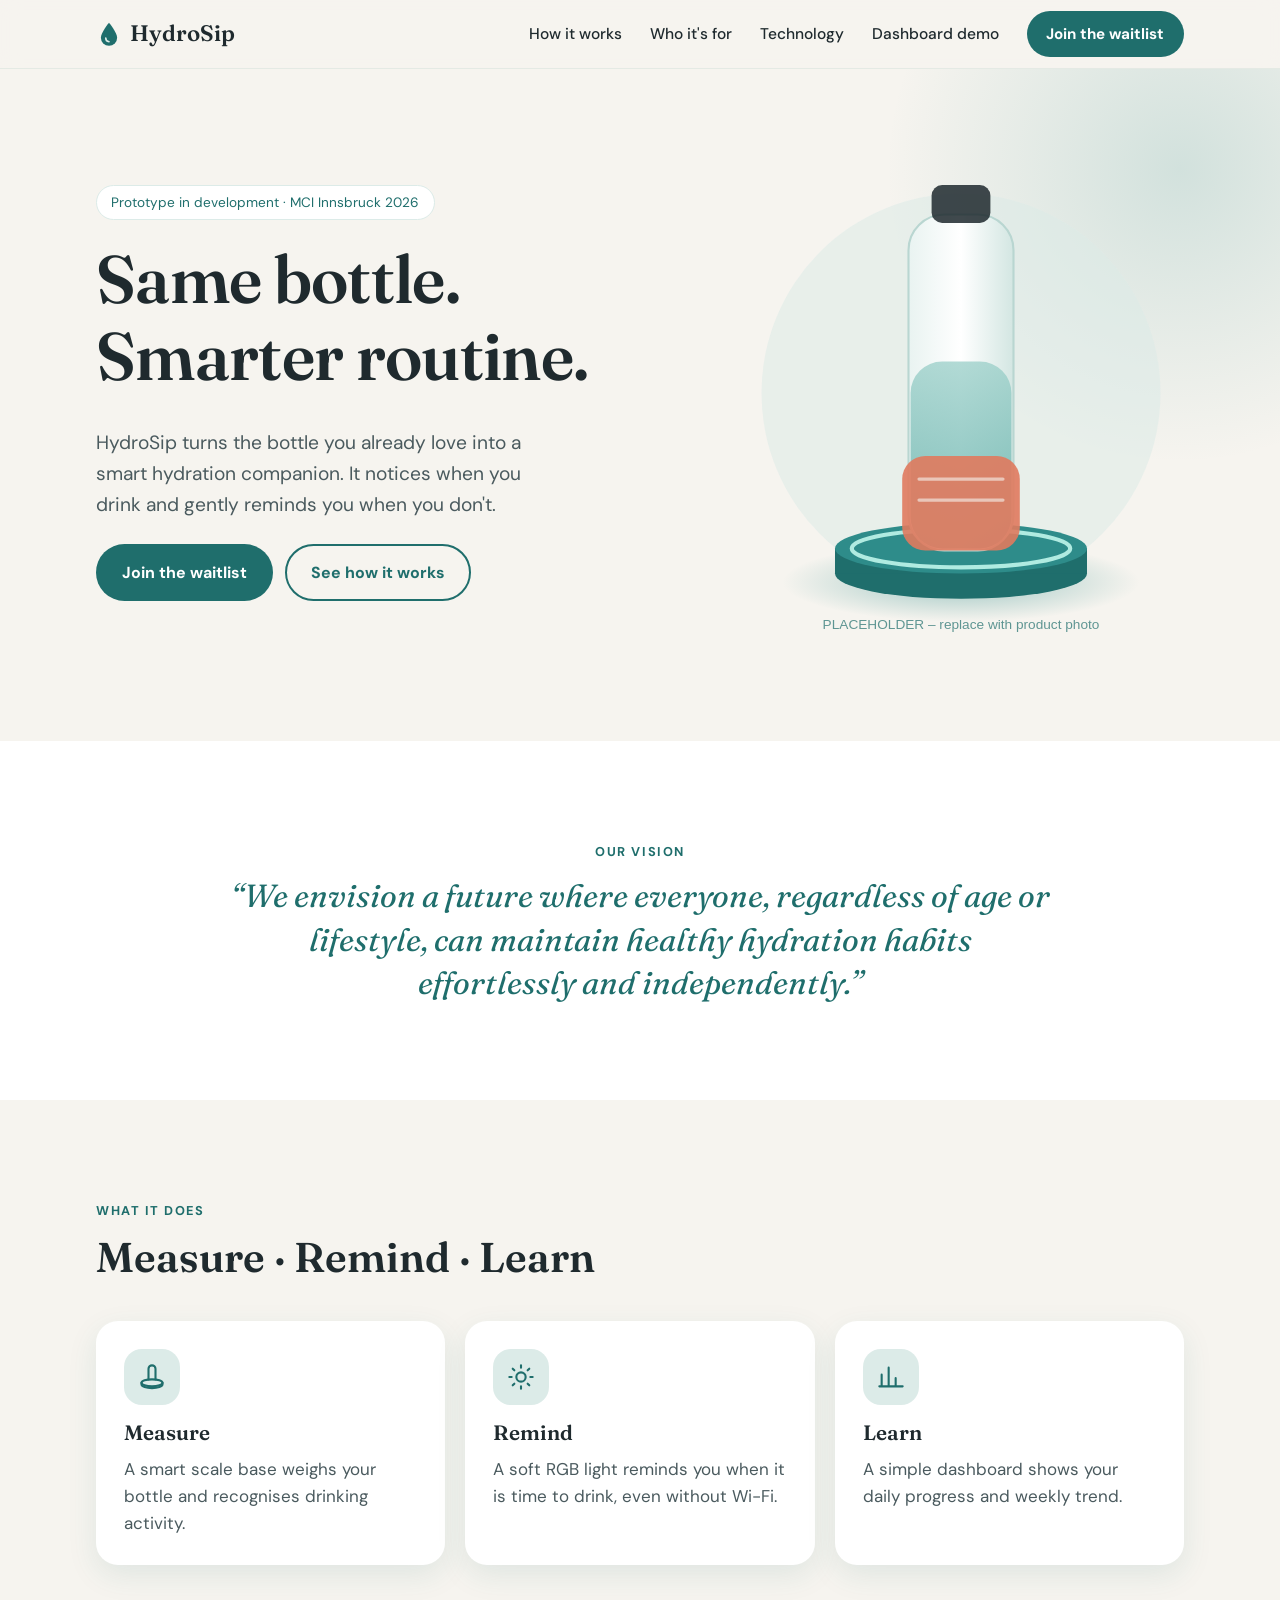
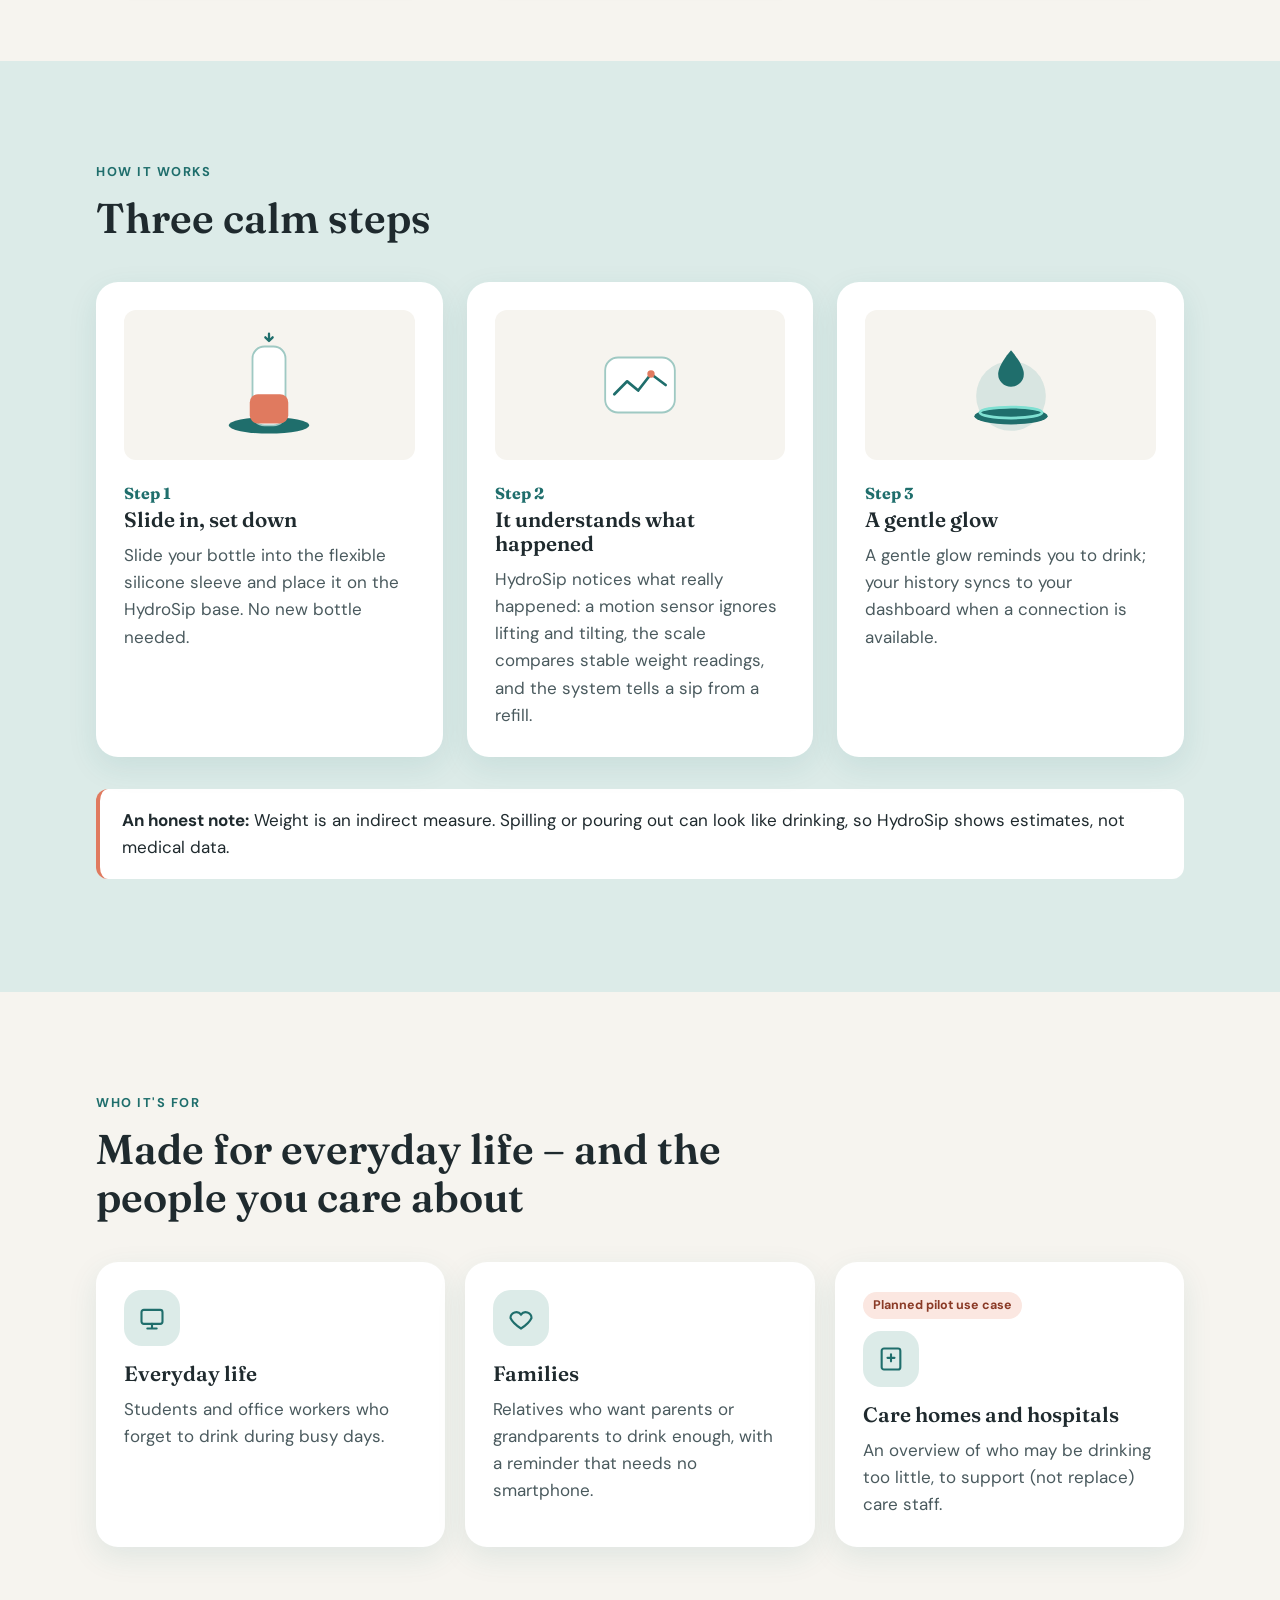
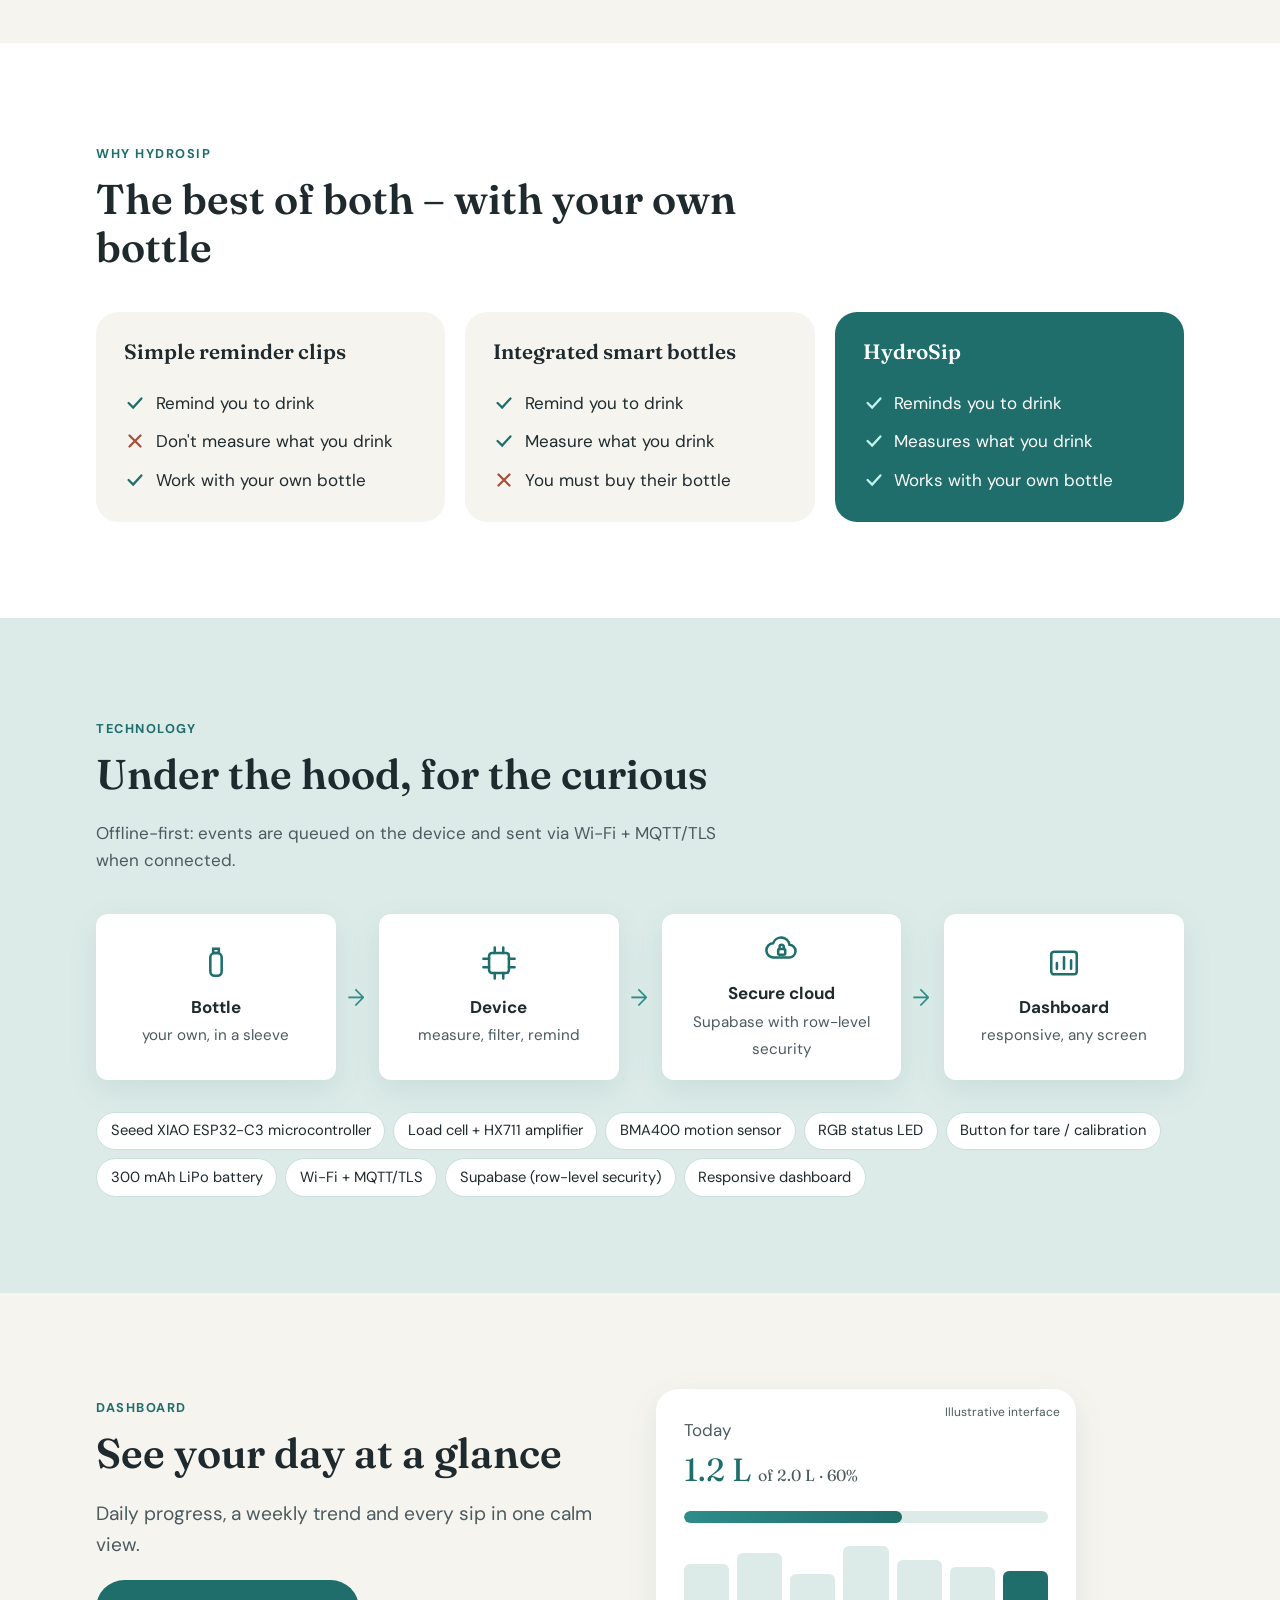
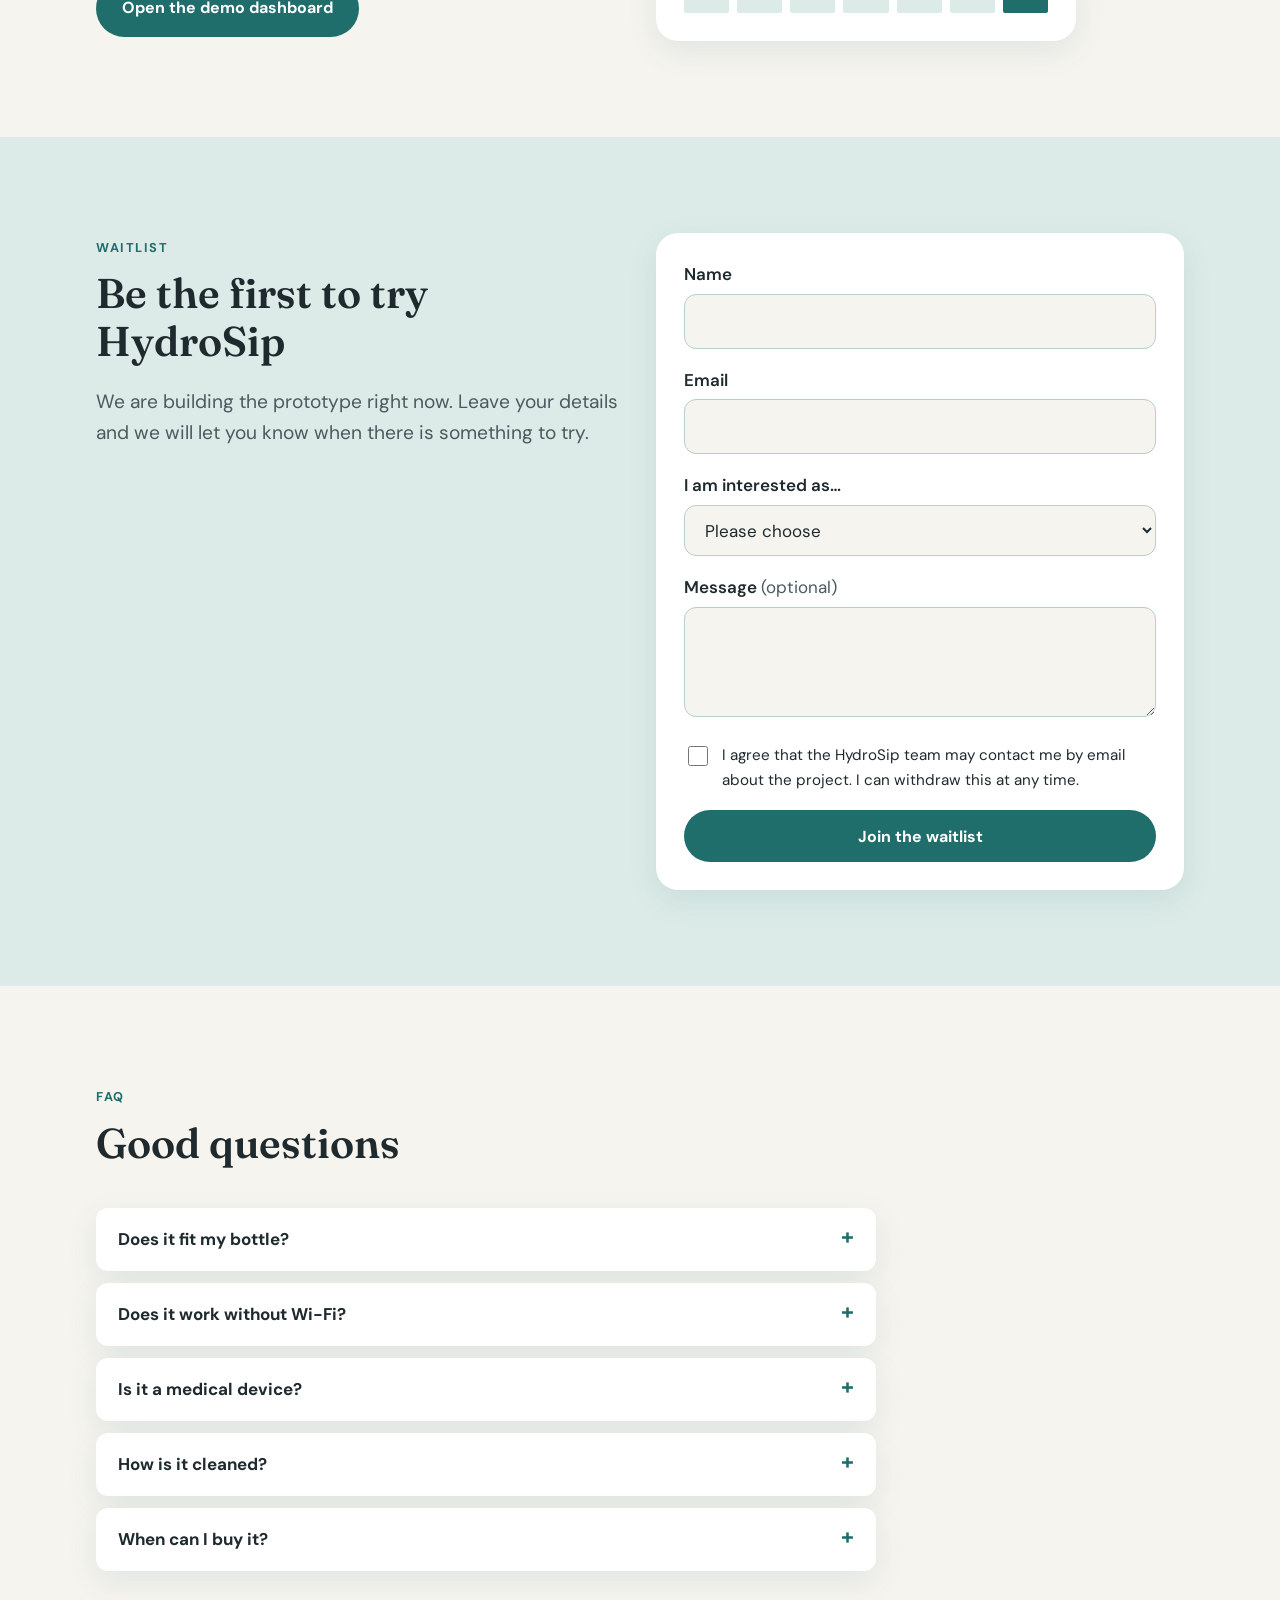
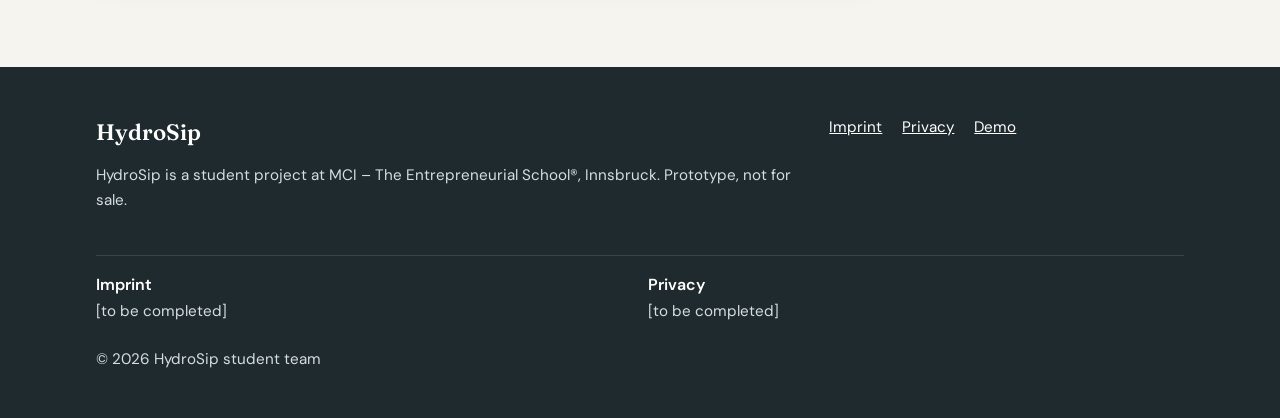
==== index.html @ 6f6f756a "HydroSip website first demo" ====
<!doctype html>
<html lang="en">
<head>
  <meta charset="utf-8">
  <meta name="viewport" content="width=device-width, initial-scale=1">
  <title>HydroSip – Same bottle. Smarter routine.</title>
  <meta name="description" content="HydroSip turns the bottle you already love into a smart hydration companion. A student prototype from MCI Innsbruck.">
  <meta property="og:title" content="HydroSip – Same bottle. Smarter routine.">
  <meta property="og:description" content="A smart base and sleeve that notices when you drink and gently reminds you when you don't.">
  <meta property="og:type" content="website">
  <meta property="og:image" content="assets/img/hero-placeholder.svg">
  <meta name="theme-color" content="#1F6E6C">
  <link rel="icon" href="assets/img/favicon.svg" type="image/svg+xml">
  <link rel="preconnect" href="https://fonts.googleapis.com">
  <link rel="preconnect" href="https://fonts.gstatic.com" crossorigin>
  <link href="https://fonts.googleapis.com/css2?family=DM+Sans:wght@400;500;600;700&family=Fraunces:ital,wght@0,500;0,600;1,500&display=swap" rel="stylesheet">
  <link rel="stylesheet" href="assets/css/style.css">
</head>
<body>
  <a class="skip-link" href="#main">Skip to content</a>

  <!-- 1. Header -->
  <header class="site-header">
    <nav class="container nav" aria-label="Main">
      <a class="logo" href="#top" aria-label="HydroSip home">
        <svg viewBox="0 0 64 64" aria-hidden="true"><path d="M32 4C32 4 12 28 12 41a20 20 0 0 0 40 0C52 28 32 4 32 4z" fill="#1F6E6C"/><path d="M24 42a9 9 0 0 0 8 9" fill="none" stroke="#DCEBE8" stroke-width="4" stroke-linecap="round"/></svg>
        HydroSip
      </a>
      <button class="nav-toggle" aria-expanded="false" aria-controls="nav-links" aria-label="Open menu">
        <svg viewBox="0 0 24 24" fill="none" stroke="currentColor" stroke-width="2" stroke-linecap="round" aria-hidden="true"><path d="M4 7h16M4 12h16M4 17h16"/></svg>
      </button>
      <ul class="nav-links" id="nav-links">
        <li><a href="#how">How it works</a></li>
        <li><a href="#who">Who it's for</a></li>
        <li><a href="#technology">Technology</a></li>
        <li><a href="dashboard.html">Dashboard demo</a></li>
        <li><a class="btn btn--primary btn--small" href="#waitlist">Join the waitlist</a></li>
      </ul>
    </nav>
  </header>

  <main id="main">
    <!-- 2. Hero -->
    <section class="hero" id="top">
      <div class="container hero-grid">
        <div>
          <span class="hero-label">Prototype in development · MCI Innsbruck 2026</span>
          <h1>Same bottle.<br>Smarter routine.</h1>
          <p class="lead">HydroSip turns the bottle you already love into a smart hydration companion. It notices when you drink and gently reminds you when you don't.</p>
          <div class="hero-actions">
            <a class="btn btn--primary" href="#waitlist">Join the waitlist</a>
            <a class="btn btn--ghost" href="#how">See how it works</a>
          </div>
        </div>
        <img class="hero-img" src="assets/img/hero-placeholder.svg" width="400" height="480"
             alt="Illustration of a water bottle in a silicone sleeve standing on the round HydroSip base with a soft glowing ring (placeholder)">
      </div>
    </section>

    <!-- 3. Vision -->
    <section class="section section--white vision" aria-label="Our vision">
      <div class="container">
        <span class="eyebrow">Our vision</span>
        <blockquote>“We envision a future where everyone, regardless of age or lifestyle, can maintain healthy hydration habits effortlessly and independently.”</blockquote>
      </div>
    </section>

    <!-- 4. Measure · Remind · Learn -->
    <section class="section" aria-labelledby="mrl-title">
      <div class="container">
        <div class="section-head">
          <span class="eyebrow">What it does</span>
          <h2 id="mrl-title">Measure · Remind · Learn</h2>
        </div>
        <div class="grid-3">
          <article class="card">
            <div class="icon"><svg viewBox="0 0 24 24" fill="none" stroke="currentColor" stroke-width="1.8" stroke-linecap="round" aria-hidden="true"><ellipse cx="12" cy="17" rx="9" ry="3"/><path d="M3 17v1.5c0 1.7 4 3 9 3s9-1.3 9-3V17"/><path d="M9 14V5a3 3 0 0 1 6 0v9"/></svg></div>
            <h3>Measure</h3>
            <p>A smart scale base weighs your bottle and recognises drinking activity.</p>
          </article>
          <article class="card">
            <div class="icon"><svg viewBox="0 0 24 24" fill="none" stroke="currentColor" stroke-width="1.8" stroke-linecap="round" aria-hidden="true"><circle cx="12" cy="12" r="4"/><path d="M12 2v2M12 20v2M4.9 4.9l1.4 1.4M17.7 17.7l1.4 1.4M2 12h2M20 12h2M4.9 19.1l1.4-1.4M17.7 6.3l1.4-1.4"/></svg></div>
            <h3>Remind</h3>
            <p>A soft RGB light reminds you when it is time to drink, even without Wi-Fi.</p>
          </article>
          <article class="card">
            <div class="icon"><svg viewBox="0 0 24 24" fill="none" stroke="currentColor" stroke-width="1.8" stroke-linecap="round" aria-hidden="true"><path d="M4 20V10M10 20V4M16 20v-7M22 20H2"/></svg></div>
            <h3>Learn</h3>
            <p>A simple dashboard shows your daily progress and weekly trend.</p>
          </article>
        </div>
      </div>
    </section>

    <!-- 5. How it works -->
    <section class="section section--mint" id="how" aria-labelledby="how-title">
      <div class="container">
        <div class="section-head">
          <span class="eyebrow">How it works</span>
          <h2 id="how-title">Three calm steps</h2>
        </div>
        <ol class="steps">
          <li class="step">
            <div class="step-illu" style="background:var(--offwhite)">
              <svg viewBox="0 0 120 120" aria-hidden="true"><ellipse cx="60" cy="104" rx="44" ry="9" fill="#1F6E6C"/><rect x="42" y="18" width="36" height="86" rx="13" fill="#fff" stroke="#9FC9C3" stroke-width="2"/><rect x="39" y="70" width="42" height="32" rx="9" fill="#E07A5F"/><path d="M60 4v8m0 0-4-4m4 4 4-4" stroke="#1F6E6C" stroke-width="2.5" fill="none" stroke-linecap="round"/></svg>
            </div>
            <span class="step-num">Step 1</span>
            <h3>Slide in, set down</h3>
            <p>Slide your bottle into the flexible silicone sleeve and place it on the HydroSip base. No new bottle needed.</p>
          </li>
          <li class="step">
            <div class="step-illu" style="background:var(--offwhite)">
              <svg viewBox="0 0 120 120" aria-hidden="true"><rect x="22" y="30" width="76" height="60" rx="14" fill="#fff" stroke="#9FC9C3" stroke-width="2"/><path d="M32 70l14-14 12 10 14-18 16 12" stroke="#1F6E6C" stroke-width="3" fill="none" stroke-linecap="round" stroke-linejoin="round"/><circle cx="72" cy="48" r="4" fill="#E07A5F"/></svg>
            </div>
            <span class="step-num">Step 2</span>
            <h3>It understands what happened</h3>
            <p>HydroSip notices what really happened: a motion sensor ignores lifting and tilting, the scale compares stable weight readings, and the system tells a sip from a refill.</p>
          </li>
          <li class="step">
            <div class="step-illu" style="background:var(--offwhite)">
              <svg viewBox="0 0 120 120" aria-hidden="true"><circle cx="60" cy="72" r="38" fill="#2E8C8A" opacity=".15"/><ellipse cx="60" cy="94" rx="40" ry="9" fill="#1F6E6C"/><ellipse cx="60" cy="90" rx="34" ry="6" fill="none" stroke="#7FE0D2" stroke-width="3"/><path d="M60 22s-14 16-14 26a14 14 0 0 0 28 0c0-10-14-26-14-26z" fill="#1F6E6C"/></svg>
            </div>
            <span class="step-num">Step 3</span>
            <h3>A gentle glow</h3>
            <p>A gentle glow reminds you to drink; your history syncs to your dashboard when a connection is available.</p>
          </li>
        </ol>
        <p class="note"><strong>An honest note:</strong> Weight is an indirect measure. Spilling or pouring out can look like drinking, so HydroSip shows estimates, not medical data.</p>
      </div>
    </section>

    <!-- 6. Who it's for -->
    <section class="section" id="who" aria-labelledby="who-title">
      <div class="container">
        <div class="section-head">
          <span class="eyebrow">Who it's for</span>
          <h2 id="who-title">Made for everyday life – and the people you care about</h2>
        </div>
        <div class="grid-3">
          <article class="card">
            <div class="icon"><svg viewBox="0 0 24 24" fill="none" stroke="currentColor" stroke-width="1.8" stroke-linecap="round" aria-hidden="true"><rect x="3" y="5" width="18" height="12" rx="2"/><path d="M8 21h8M12 17v4"/></svg></div>
            <h3>Everyday life</h3>
            <p>Students and office workers who forget to drink during busy days.</p>
          </article>
          <article class="card">
            <div class="icon"><svg viewBox="0 0 24 24" fill="none" stroke="currentColor" stroke-width="1.8" stroke-linecap="round" aria-hidden="true"><path d="M12 21s-7-4.5-9-9a5 5 0 0 1 9-3 5 5 0 0 1 9 3c-2 4.5-9 9-9 9z"/></svg></div>
            <h3>Families</h3>
            <p>Relatives who want parents or grandparents to drink enough, with a reminder that needs no smartphone.</p>
          </article>
          <article class="card">
            <span class="tag">Planned pilot use case</span>
            <div class="icon"><svg viewBox="0 0 24 24" fill="none" stroke="currentColor" stroke-width="1.8" stroke-linecap="round" aria-hidden="true"><rect x="4" y="3" width="16" height="18" rx="2"/><path d="M12 8v6M9 11h6"/></svg></div>
            <h3>Care homes and hospitals</h3>
            <p>An overview of who may be drinking too little, to support (not replace) care staff.</p>
          </article>
        </div>
      </div>
    </section>

    <!-- 7. Why HydroSip -->
    <section class="section section--white" aria-labelledby="why-title">
      <div class="container">
        <div class="section-head">
          <span class="eyebrow">Why HydroSip</span>
          <h2 id="why-title">The best of both – with your own bottle</h2>
        </div>
        <div class="compare">
          <article class="card">
            <h3>Simple reminder clips</h3>
            <ul>
              <li><svg class="yes" viewBox="0 0 24 24" fill="none" stroke="currentColor" stroke-width="2.5" stroke-linecap="round" aria-hidden="true"><path d="M5 12l5 5 9-10"/></svg>Remind you to drink</li>
              <li><svg class="no" viewBox="0 0 24 24" fill="none" stroke="currentColor" stroke-width="2.5" stroke-linecap="round" aria-hidden="true"><path d="M6 6l12 12M18 6L6 18"/></svg>Don't measure what you drink</li>
              <li><svg class="yes" viewBox="0 0 24 24" fill="none" stroke="currentColor" stroke-width="2.5" stroke-linecap="round" aria-hidden="true"><path d="M5 12l5 5 9-10"/></svg>Work with your own bottle</li>
            </ul>
          </article>
          <article class="card">
            <h3>Integrated smart bottles</h3>
            <ul>
              <li><svg class="yes" viewBox="0 0 24 24" fill="none" stroke="currentColor" stroke-width="2.5" stroke-linecap="round" aria-hidden="true"><path d="M5 12l5 5 9-10"/></svg>Remind you to drink</li>
              <li><svg class="yes" viewBox="0 0 24 24" fill="none" stroke="currentColor" stroke-width="2.5" stroke-linecap="round" aria-hidden="true"><path d="M5 12l5 5 9-10"/></svg>Measure what you drink</li>
              <li><svg class="no" viewBox="0 0 24 24" fill="none" stroke="currentColor" stroke-width="2.5" stroke-linecap="round" aria-hidden="true"><path d="M6 6l12 12M18 6L6 18"/></svg>You must buy their bottle</li>
            </ul>
          </article>
          <article class="card card--hero">
            <h3>HydroSip</h3>
            <ul>
              <li><svg class="yes" viewBox="0 0 24 24" fill="none" stroke="currentColor" stroke-width="2.5" stroke-linecap="round" aria-hidden="true"><path d="M5 12l5 5 9-10"/></svg>Reminds you to drink</li>
              <li><svg class="yes" viewBox="0 0 24 24" fill="none" stroke="currentColor" stroke-width="2.5" stroke-linecap="round" aria-hidden="true"><path d="M5 12l5 5 9-10"/></svg>Measures what you drink</li>
              <li><svg class="yes" viewBox="0 0 24 24" fill="none" stroke="currentColor" stroke-width="2.5" stroke-linecap="round" aria-hidden="true"><path d="M5 12l5 5 9-10"/></svg>Works with your own bottle</li>
            </ul>
          </article>
        </div>
      </div>
    </section>

    <!-- 8. Technology -->
    <section class="section section--mint" id="technology" aria-labelledby="tech-title">
      <div class="container">
        <div class="section-head">
          <span class="eyebrow">Technology</span>
          <h2 id="tech-title">Under the hood, for the curious</h2>
          <p class="muted">Offline-first: events are queued on the device and sent via Wi-Fi + MQTT/TLS when connected.</p>
        </div>
        <div class="flow" role="list">
          <div class="flow-item" role="listitem">
            <svg viewBox="0 0 24 24" fill="none" stroke="currentColor" stroke-width="1.8" stroke-linecap="round" aria-hidden="true"><rect x="8" y="5" width="8" height="16" rx="3"/><path d="M10 2h4v3h-4z"/></svg>
            <div><strong>Bottle</strong><span>your own, in a sleeve</span></div>
          </div>
          <div class="flow-arrow" aria-hidden="true"><span>↓</span></div>
          <div class="flow-item" role="listitem">
            <svg viewBox="0 0 24 24" fill="none" stroke="currentColor" stroke-width="1.8" stroke-linecap="round" aria-hidden="true"><rect x="5" y="5" width="14" height="14" rx="2"/><path d="M9 1v4M15 1v4M9 19v4M15 19v4M1 9h4M1 15h4M19 9h4M19 15h4"/></svg>
            <div><strong>Device</strong><span>measure, filter, remind</span></div>
          </div>
          <div class="flow-arrow" aria-hidden="true"><span>↓</span></div>
          <div class="flow-item" role="listitem">
            <svg viewBox="0 0 24 24" fill="none" stroke="currentColor" stroke-width="1.8" stroke-linecap="round" aria-hidden="true"><path d="M7 18a5 5 0 0 1-.6-10A6 6 0 0 1 18 9a4.5 4.5 0 0 1-.5 9z"/><rect x="10" y="12" width="5" height="4" rx="1"/><path d="M11 12v-1.5a1.5 1.5 0 0 1 3 0V12"/></svg>
            <div><strong>Secure cloud</strong><span>Supabase with row-level security</span></div>
          </div>
          <div class="flow-arrow" aria-hidden="true"><span>↓</span></div>
          <div class="flow-item" role="listitem">
            <svg viewBox="0 0 24 24" fill="none" stroke="currentColor" stroke-width="1.8" stroke-linecap="round" aria-hidden="true"><rect x="3" y="4" width="18" height="16" rx="2"/><path d="M7 16v-4M12 16V8M17 16v-6"/></svg>
            <div><strong>Dashboard</strong><span>responsive, any screen</span></div>
          </div>
        </div>
        <ul class="tech-list" aria-label="Components">
          <li>Seeed XIAO ESP32-C3 microcontroller</li>
          <li>Load cell + HX711 amplifier</li>
          <li>BMA400 motion sensor</li>
          <li>RGB status LED</li>
          <li>Button for tare / calibration</li>
          <li>300 mAh LiPo battery</li>
          <li>Wi-Fi + MQTT/TLS</li>
          <li>Supabase (row-level security)</li>
          <li>Responsive dashboard</li>
        </ul>
      </div>
    </section>

    <!-- 9. Dashboard teaser -->
    <section class="section" aria-labelledby="teaser-title">
      <div class="container teaser">
        <div>
          <span class="eyebrow">Dashboard</span>
          <h2 id="teaser-title">See your day at a glance</h2>
          <p class="lead">Daily progress, a weekly trend and every sip in one calm view.</p>
          <a class="btn btn--primary" href="dashboard.html">Open the demo dashboard</a>
        </div>
        <div class="mock" aria-label="Illustrative dashboard preview">
          <span class="mock-label">Illustrative interface</span>
          <p class="muted" style="margin:0">Today</p>
          <p class="mock-big" style="margin:0">1.2 L <span style="font-size:1rem;color:var(--muted)">of 2.0 L · 60%</span></p>
          <div class="bar" role="img" aria-label="60 percent of daily goal"><span style="width:60%"></span></div>
          <div class="mini-bars" aria-hidden="true">
            <span style="height:70%"></span><span style="height:85%"></span><span style="height:55%"></span><span style="height:95%"></span><span style="height:75%"></span><span style="height:65%"></span><span class="today" style="height:60%"></span>
          </div>
        </div>
      </div>
    </section>

    <!-- 10. Waitlist -->
    <section class="section section--mint" id="waitlist" aria-labelledby="waitlist-title">
      <div class="container waitlist">
        <div>
          <span class="eyebrow">Waitlist</span>
          <h2 id="waitlist-title">Be the first to try HydroSip</h2>
          <p class="lead">We are building the prototype right now. Leave your details and we will let you know when there is something to try.</p>
        </div>
        <form class="form" name="waitlist" method="POST" data-netlify="true" netlify-honeypot="bot-field" action="/thanks.html">
          <input type="hidden" name="form-name" value="waitlist">
          <p class="hidden"><label>Don't fill this out if you're human: <input name="bot-field"></label></p>
          <div class="field">
            <label for="f-name">Name</label>
            <input id="f-name" name="name" type="text" autocomplete="name" required>
          </div>
          <div class="field">
            <label for="f-email">Email</label>
            <input id="f-email" name="email" type="email" autocomplete="email" required>
          </div>
          <div class="field">
            <label for="f-role">I am interested as…</label>
            <select id="f-role" name="interest" required>
              <option value="" disabled selected>Please choose</option>
              <option>Personal use</option>
              <option>Buying for a family member</option>
              <option>Care home or hospital</option>
              <option>Company</option>
            </select>
          </div>
          <div class="field">
            <label for="f-msg">Message <span class="optional">(optional)</span></label>
            <textarea id="f-msg" name="message"></textarea>
          </div>
          <label class="check">
            <input type="checkbox" name="consent" value="yes" required>
            <span>I agree that the HydroSip team may contact me by email about the project. I can withdraw this at any time.</span>
          </label>
          <button class="btn btn--primary" type="submit">Join the waitlist</button>
        </form>
      </div>
    </section>

    <!-- 11. FAQ -->
    <section class="section" id="faq" aria-labelledby="faq-title">
      <div class="container">
        <div class="section-head">
          <span class="eyebrow">FAQ</span>
          <h2 id="faq-title">Good questions</h2>
        </div>
        <div class="faq">
          <details><summary>Does it fit my bottle?</summary><p>HydroSip is designed for common bottle sizes; two sleeve sizes are currently being tested.</p></details>
          <details><summary>Does it work without Wi-Fi?</summary><p>Yes. Reminders run locally on the device. Your history syncs when a connection is available.</p></details>
          <details><summary>Is it a medical device?</summary><p>No. HydroSip is a hydration reminder and shows estimates.</p></details>
          <details><summary>How is it cleaned?</summary><p>Simply remove the bottle and clean it as usual. The electronics stay dry in the base.</p></details>
          <details><summary>When can I buy it?</summary><p>We are building the prototype. Join the waitlist for updates.</p></details>
        </div>
      </div>
    </section>
  </main>

  <!-- 12. Footer -->
  <footer class="site-footer">
    <div class="container">
      <div class="footer-grid">
        <div>
          <a class="logo" href="#top">HydroSip</a>
          <p style="margin-top:.75rem">HydroSip is a student project at MCI – The Entrepreneurial School®, Innsbruck. Prototype, not for sale.</p>
        </div>
        <ul class="footer-links">
          <li><a href="#imprint">Imprint</a></li>
          <li><a href="#privacy">Privacy</a></li>
          <li><a href="dashboard.html">Demo</a></li>
        </ul>
      </div>
      <div class="legal">
        <div id="imprint"><h3>Imprint</h3><p>[to be completed]</p></div>
        <div id="privacy"><h3>Privacy</h3><p>[to be completed]</p></div>
      </div>
      <p style="margin-top:24px">© <span data-year>2026</span> HydroSip student team</p>
    </div>
  </footer>

  <script src="assets/js/main.js" defer></script>
</body>
</html>
---- assets/css/style.css ----
/* HydroSip – base styles (mobile first) */
:root {
  --teal: #1F6E6C;
  --aqua: #2E8C8A;
  --mint: #DCEBE8;
  --offwhite: #F6F4EF;
  --white: #FFFFFF;
  --text: #1F2A2E;
  --muted: #4A5A5E;
  --coral: #E07A5F;
  --radius: 22px;
  --radius-sm: 12px;
  --shadow: 0 10px 30px rgba(31, 110, 108, .10);
  --max: 1120px;
  --font-head: "Fraunces", Georgia, serif;
  --font-body: "DM Sans", system-ui, -apple-system, "Segoe UI", sans-serif;
}

*, *::before, *::after { box-sizing: border-box; }
html { scroll-behavior: smooth; scroll-padding-top: 80px; }
body {
  margin: 0;
  font-family: var(--font-body);
  font-size: 1.0625rem;
  line-height: 1.6;
  color: var(--text);
  background: var(--offwhite);
  overflow-x: hidden;
}
img, svg { max-width: 100%; height: auto; display: block; }
a { color: var(--teal); }
h1, h2, h3 { font-family: var(--font-head); font-weight: 600; line-height: 1.15; margin: 0 0 .5em; color: var(--text); }
h1 { font-size: clamp(2.4rem, 7vw, 4.2rem); letter-spacing: -.01em; }
h2 { font-size: clamp(1.8rem, 4.5vw, 2.6rem); }
h3 { font-size: 1.3rem; }
p { margin: 0 0 1em; }

:focus-visible { outline: 3px solid var(--coral); outline-offset: 3px; border-radius: 6px; }

.skip-link {
  position: absolute; left: -999px; top: 8px;
  background: var(--teal); color: #fff; padding: .5rem 1rem; border-radius: 8px; z-index: 100;
}
.skip-link:focus { left: 8px; }

.container { width: 100%; max-width: var(--max); margin: 0 auto; padding: 0 16px; }
.section { padding: 72px 0; }
.section--mint { background: var(--mint); }
.section--white { background: var(--white); }
.section-head { max-width: 640px; margin-bottom: 40px; }
.eyebrow {
  display: inline-block; font-size: .8rem; font-weight: 700; letter-spacing: .12em;
  text-transform: uppercase; color: var(--teal); margin-bottom: .75rem;
}
.lead { font-size: 1.2rem; color: var(--muted); }

/* Buttons */
.btn {
  display: inline-flex; align-items: center; justify-content: center; gap: .5rem;
  padding: .85rem 1.5rem; border-radius: 999px; font-weight: 700; font-size: 1rem;
  text-decoration: none; border: 2px solid transparent; cursor: pointer;
  font-family: inherit; transition: transform .15s ease, background .15s ease;
}
.btn:hover { transform: translateY(-1px); }
.btn--primary { background: var(--teal); color: #fff; }
.btn--primary:hover { background: #185856; }
.btn--ghost { background: transparent; color: var(--teal); border-color: var(--teal); }
.btn--ghost:hover { background: rgba(31, 110, 108, .08); }
.btn--small { padding: .55rem 1.1rem; font-size: .95rem; }

/* Header */
.site-header {
  position: sticky; top: 0; z-index: 50;
  background: rgba(246, 244, 239, .92); backdrop-filter: blur(10px);
  border-bottom: 1px solid rgba(31, 110, 108, .08);
}
.nav { display: flex; align-items: center; justify-content: space-between; height: 68px; }
.logo { display: inline-flex; align-items: center; gap: .5rem; text-decoration: none; color: var(--text); font-family: var(--font-head); font-size: 1.4rem; font-weight: 600; }
.logo svg { width: 26px; height: 26px; }
.nav-toggle {
  background: none; border: 0; padding: 8px; cursor: pointer; color: var(--text);
}
.nav-toggle svg { width: 28px; height: 28px; }
.nav-links {
  display: none; position: absolute; top: 68px; left: 0; right: 0;
  flex-direction: column; gap: 4px; padding: 12px 16px 20px;
  background: var(--offwhite); border-bottom: 1px solid rgba(31, 110, 108, .1);
  list-style: none; margin: 0;
}
.nav-links.is-open { display: flex; }
.nav-links a:not(.btn) { display: block; padding: .6rem 0; text-decoration: none; color: var(--text); font-weight: 500; }
.nav-links a:not(.btn):hover { color: var(--teal); }

/* Hero */
.hero { padding: 48px 0 72px; position: relative; overflow: hidden; }
.hero::before {
  content: ""; position: absolute; width: 640px; height: 640px; border-radius: 50%;
  background: radial-gradient(circle, rgba(46, 140, 138, .18), transparent 65%);
  top: -220px; right: -220px; pointer-events: none;
}
.hero-grid { display: grid; grid-template-columns: minmax(0, 1fr); gap: 40px; align-items: center; position: relative; }
.hero-grid > * { min-width: 0; }
.hero-label {
  display: inline-block; font-size: .85rem; color: var(--teal); background: var(--white);
  padding: .35rem .9rem; border-radius: 999px; margin-bottom: 1.25rem; border: 1px solid var(--mint);
}
.hero p.lead { max-width: 34ch; }
.hero-actions { display: flex; flex-wrap: wrap; gap: 12px; margin-top: 1.5rem; }
.hero-img { width: 100%; max-width: 420px; margin: 0 auto; }

/* Vision */
.vision { text-align: center; }
.vision blockquote {
  margin: 0 auto; max-width: 820px; font-family: var(--font-head); font-style: italic;
  font-size: clamp(1.4rem, 3.5vw, 2rem); line-height: 1.35; color: var(--teal);
}

/* Cards */
.grid-3 { display: grid; gap: 20px; }
.card {
  background: var(--white); border-radius: var(--radius); padding: 28px;
  box-shadow: var(--shadow);
}
.section--white .card { background: var(--offwhite); box-shadow: none; }
.card .icon {
  width: 56px; height: 56px; border-radius: 18px; background: var(--mint);
  display: grid; place-items: center; margin-bottom: 1rem; color: var(--teal);
}
.card .icon svg { width: 28px; height: 28px; }
.card p { color: var(--muted); margin: 0; }
.tag {
  display: inline-block; font-size: .78rem; font-weight: 700; color: #8A3A26;
  background: #FBE7E1; padding: .2rem .65rem; border-radius: 999px; margin-bottom: .75rem;
}

/* Steps */
.steps { display: grid; gap: 24px; counter-reset: step; list-style: none; padding: 0; margin: 0; }
.step { background: var(--white); border-radius: var(--radius); padding: 28px; box-shadow: var(--shadow); }
.step-illu { background: var(--mint); border-radius: var(--radius-sm); height: 150px; display: grid; place-items: center; margin-bottom: 1.25rem; }
.step-illu svg { height: 110px; width: auto; }
.step-num { font-family: var(--font-head); font-size: 1rem; color: var(--teal); font-weight: 700; }
.step p { color: var(--muted); margin: 0; }
.note {
  margin-top: 32px; padding: 18px 22px; border-left: 4px solid var(--coral);
  background: var(--white); border-radius: var(--radius-sm); color: var(--text);
}

/* Comparison */
.compare { display: grid; gap: 20px; }
.compare .card { display: flex; flex-direction: column; }
.compare .card--hero { background: var(--teal); color: #fff; }
.compare .card--hero h3, .compare .card--hero li { color: #fff; }
.compare ul { list-style: none; padding: 0; margin: 1rem 0 0; display: grid; gap: .7rem; }
.compare li { display: flex; gap: .6rem; align-items: flex-start; color: var(--text); }
.compare li svg { flex: none; width: 22px; height: 22px; margin-top: 2px; }
.yes { color: var(--teal); }
.no { color: #A6503A; }
.card--hero .yes { color: #BFF5EC; }

/* Tech flow */
.flow { display: grid; gap: 12px; margin-bottom: 32px; }
.flow-item {
  background: var(--white); border-radius: var(--radius-sm); padding: 18px 20px;
  display: flex; gap: 14px; align-items: center; box-shadow: var(--shadow);
}
.flow-item svg { width: 34px; height: 34px; flex: none; color: var(--teal); }
.flow-item strong { display: block; }
.flow-item span { color: var(--muted); font-size: .95rem; }
.flow-arrow { text-align: center; color: var(--aqua); font-size: 1.4rem; line-height: 1; }
.tech-list { display: flex; flex-wrap: wrap; gap: 8px; list-style: none; padding: 0; margin: 0; }
.tech-list li { background: var(--white); border: 1px solid #C9DFDB; padding: .4rem .85rem; border-radius: 999px; font-size: .92rem; }

/* Dashboard teaser */
.teaser { display: grid; gap: 32px; align-items: center; }
.mock {
  background: var(--white); border-radius: var(--radius); padding: 28px; box-shadow: var(--shadow);
  max-width: 420px; position: relative;
}
.mock-label { position: absolute; top: 14px; right: 16px; font-size: .75rem; color: var(--muted); }
.mock-row { display: flex; align-items: center; gap: 20px; }
.mock-big { font-family: var(--font-head); font-size: 2rem; color: var(--teal); }
.bar { height: 12px; border-radius: 999px; background: var(--mint); overflow: hidden; margin-top: 16px; }
.bar > span { display: block; height: 100%; background: linear-gradient(90deg, var(--aqua), var(--teal)); border-radius: inherit; }
.mini-bars { display: flex; align-items: flex-end; gap: 8px; height: 70px; margin-top: 20px; }
.mini-bars span { flex: 1; background: var(--mint); border-radius: 6px 6px 2px 2px; }
.mini-bars span.today { background: var(--teal); }

/* Form */
.waitlist { display: grid; gap: 32px; }
.form { background: var(--white); border-radius: var(--radius); padding: 28px; box-shadow: var(--shadow); display: grid; gap: 18px; }
.field label { display: block; font-weight: 600; margin-bottom: .35rem; }
.field input, .field select, .field textarea {
  width: 100%; font: inherit; color: var(--text); padding: .8rem 1rem;
  border: 1.5px solid #B8CFCB; border-radius: var(--radius-sm); background: var(--offwhite);
}
.field textarea { min-height: 110px; resize: vertical; }
.field input:focus-visible, .field select:focus-visible, .field textarea:focus-visible { border-color: var(--teal); }
.check { display: flex; gap: .7rem; align-items: flex-start; font-size: .95rem; }
.check input { width: 20px; height: 20px; margin-top: 3px; accent-color: var(--teal); flex: none; }
.hidden { position: absolute; left: -9999px; }
.optional { font-weight: 400; color: var(--muted); }

/* FAQ */
.faq { max-width: 780px; display: grid; gap: 12px; }
.faq details { background: var(--white); border-radius: var(--radius-sm); padding: 0 22px; box-shadow: var(--shadow); }
.faq summary {
  cursor: pointer; list-style: none; padding: 18px 0; font-weight: 700;
  display: flex; justify-content: space-between; gap: 1rem;
}
.faq summary::-webkit-details-marker { display: none; }
.faq summary::after { content: "+"; font-size: 1.4rem; line-height: 1; color: var(--teal); }
.faq details[open] summary::after { content: "–"; }
.faq details p { color: var(--muted); padding-bottom: 18px; margin: 0; }

/* Footer */
.site-footer { background: var(--text); color: #D6DEDF; padding: 48px 0 32px; font-size: .95rem; }
.site-footer a { color: #fff; }
.footer-grid { display: grid; gap: 24px; }
.site-footer .logo { color: #fff; }
.footer-links { display: flex; gap: 20px; list-style: none; padding: 0; margin: 0; }
.legal { margin-top: 28px; padding-top: 20px; border-top: 1px solid rgba(255,255,255,.12); display: grid; gap: 16px; }
.legal h3 { color: #fff; font-family: var(--font-body); font-size: 1rem; margin: 0 0 .25rem; }
.legal p { margin: 0; }

/* Simple pages */
.simple { min-height: 70vh; display: grid; place-items: center; text-align: center; padding: 64px 16px; }
.simple .drop { width: 72px; margin: 0 auto 24px; }

/* Dashboard page */
.demo-banner {
  background: #FBE7E1; color: #6E2C1C; text-align: center; padding: .7rem 16px; font-weight: 600; font-size: .95rem;
}
.dash { padding: 40px 0 72px; }
.dash-grid { display: grid; gap: 20px; }
.dash .card h2 { font-size: 1.3rem; }
.ring-wrap { display: flex; align-items: center; gap: 24px; flex-wrap: wrap; }
.ring { width: 150px; height: 150px; flex: none; }
.ring circle { fill: none; stroke-width: 14; }
.ring .track { stroke: var(--mint); }
.ring .value { stroke: var(--teal); stroke-linecap: round; transform: rotate(-90deg); transform-origin: 50% 50%; transition: stroke-dashoffset .5s ease; }
.ring text { font-family: var(--font-head); font-size: 26px; fill: var(--text); }
.stat-big { font-family: var(--font-head); font-size: 2rem; color: var(--teal); margin: 0; }
.muted { color: var(--muted); }
.events { list-style: none; padding: 0; margin: 0; display: grid; gap: 8px; }
.events li {
  display: flex; align-items: center; justify-content: space-between; gap: 12px;
  background: var(--offwhite); border-radius: var(--radius-sm); padding: .7rem 1rem;
}
.events .time { font-weight: 700; min-width: 3.5rem; }
.events .amount { flex: 1; color: var(--muted); }
.btn-remove {
  background: none; border: 1.5px solid #C9DFDB; color: #8A3A26; border-radius: 999px;
  padding: .3rem .8rem; font: inherit; font-size: .88rem; cursor: pointer;
}
.btn-remove:hover { background: #FBE7E1; border-color: #E9B7A9; }
.chart-box { position: relative; height: 260px; }
.settings { display: grid; gap: 16px; }
.saved-msg { color: var(--teal); font-weight: 600; min-height: 1.5em; margin: 0; }

/* Breakpoints */
@media (min-width: 768px) {
  .section { padding: 96px 0; }
  .grid-3, .steps, .compare { grid-template-columns: repeat(3, 1fr); }
  .hero { padding: 72px 0 96px; }
  .hero-grid { grid-template-columns: 1.15fr .85fr; }
  .flow { grid-template-columns: 1fr auto 1fr auto 1fr auto 1fr; align-items: stretch; }
  .flow-item { flex-direction: column; text-align: center; justify-content: center; }
  .flow-arrow { align-self: center; }
  .flow-arrow span { display: inline-block; transform: rotate(-90deg); }
  .teaser, .waitlist { grid-template-columns: 1fr 1fr; }
  .footer-grid { grid-template-columns: 2fr 1fr; }
  .legal { grid-template-columns: 1fr 1fr; }
  .dash-grid { grid-template-columns: repeat(2, 1fr); }
  .dash-grid .wide { grid-column: 1 / -1; }
}
@media (min-width: 1024px) {
  .nav-toggle { display: none; }
  .nav-links {
    display: flex; position: static; flex-direction: row; align-items: center; gap: 28px;
    padding: 0; background: none; border: 0;
  }
  .nav-links a:not(.btn) { padding: 0; font-size: .97rem; }
}

@media (prefers-reduced-motion: reduce) {
  html { scroll-behavior: auto; }
  *, *::before, *::after { transition: none !important; animation: none !important; }
}
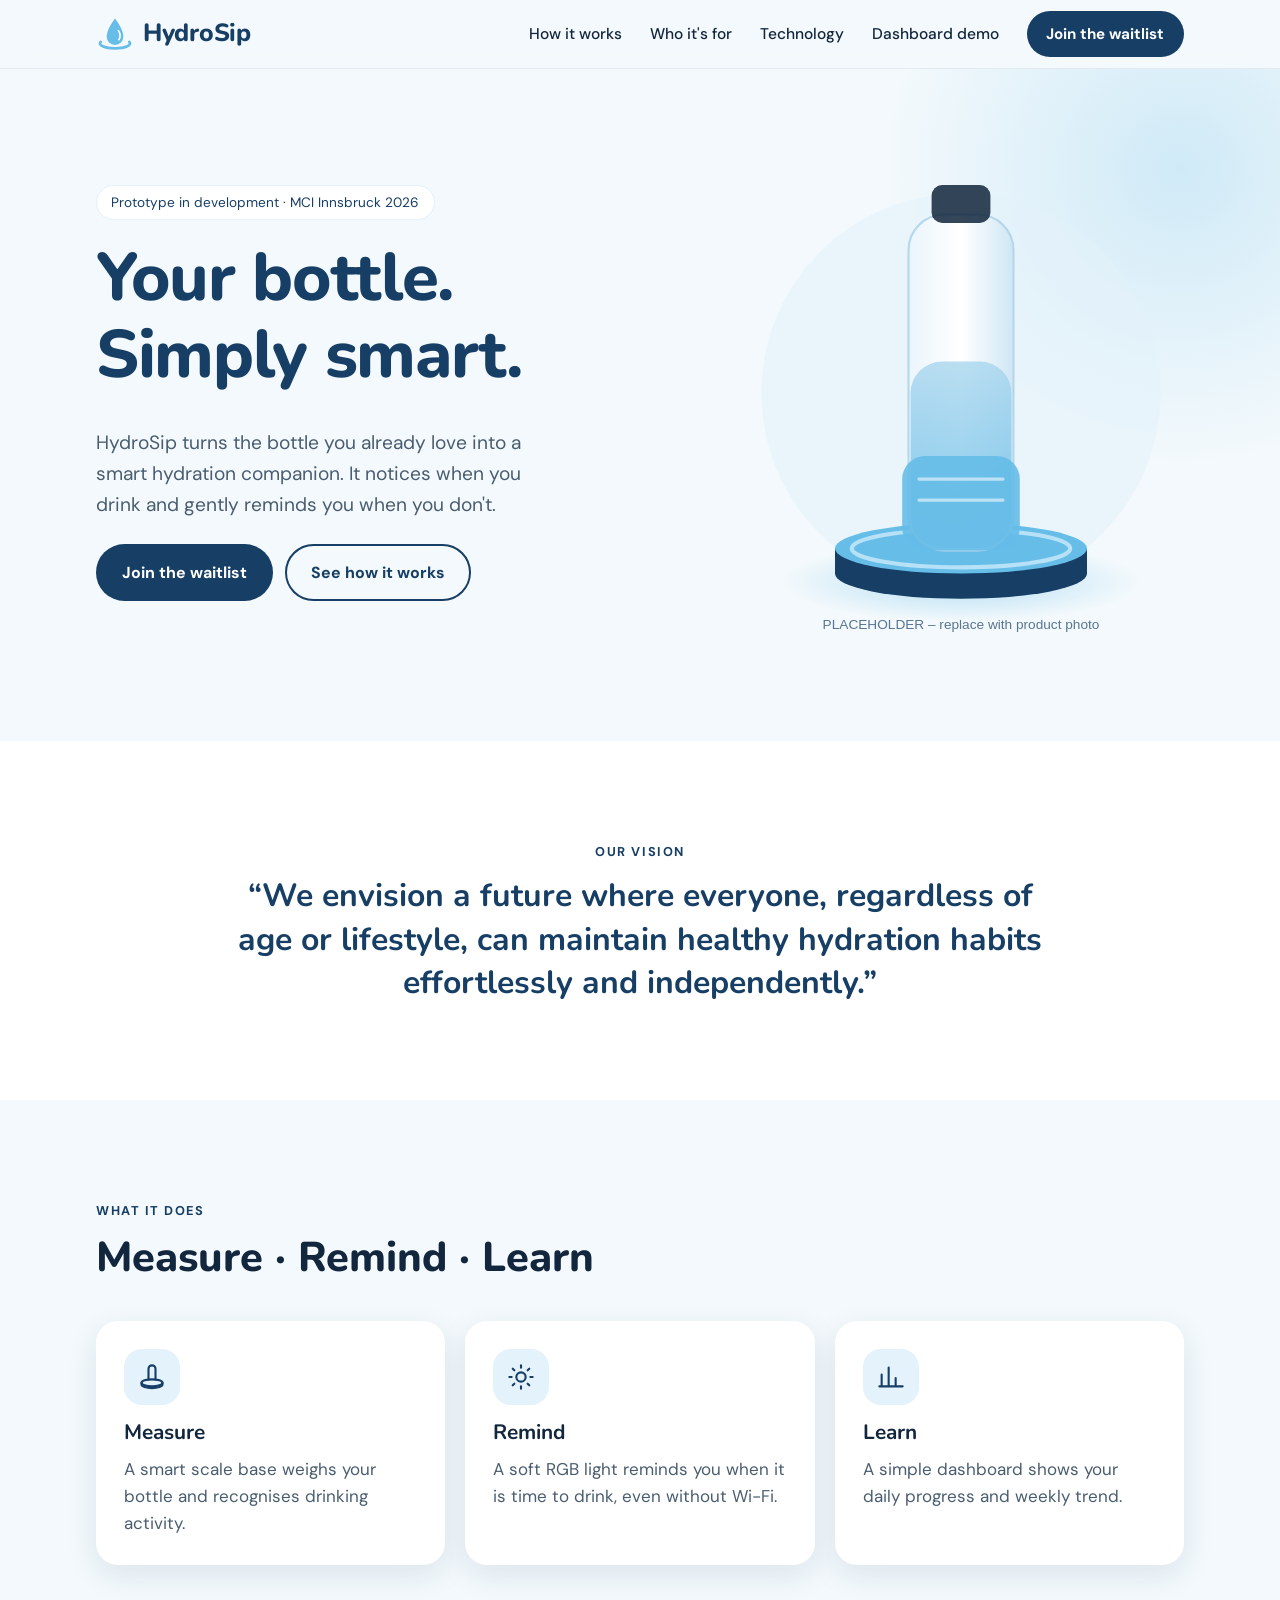
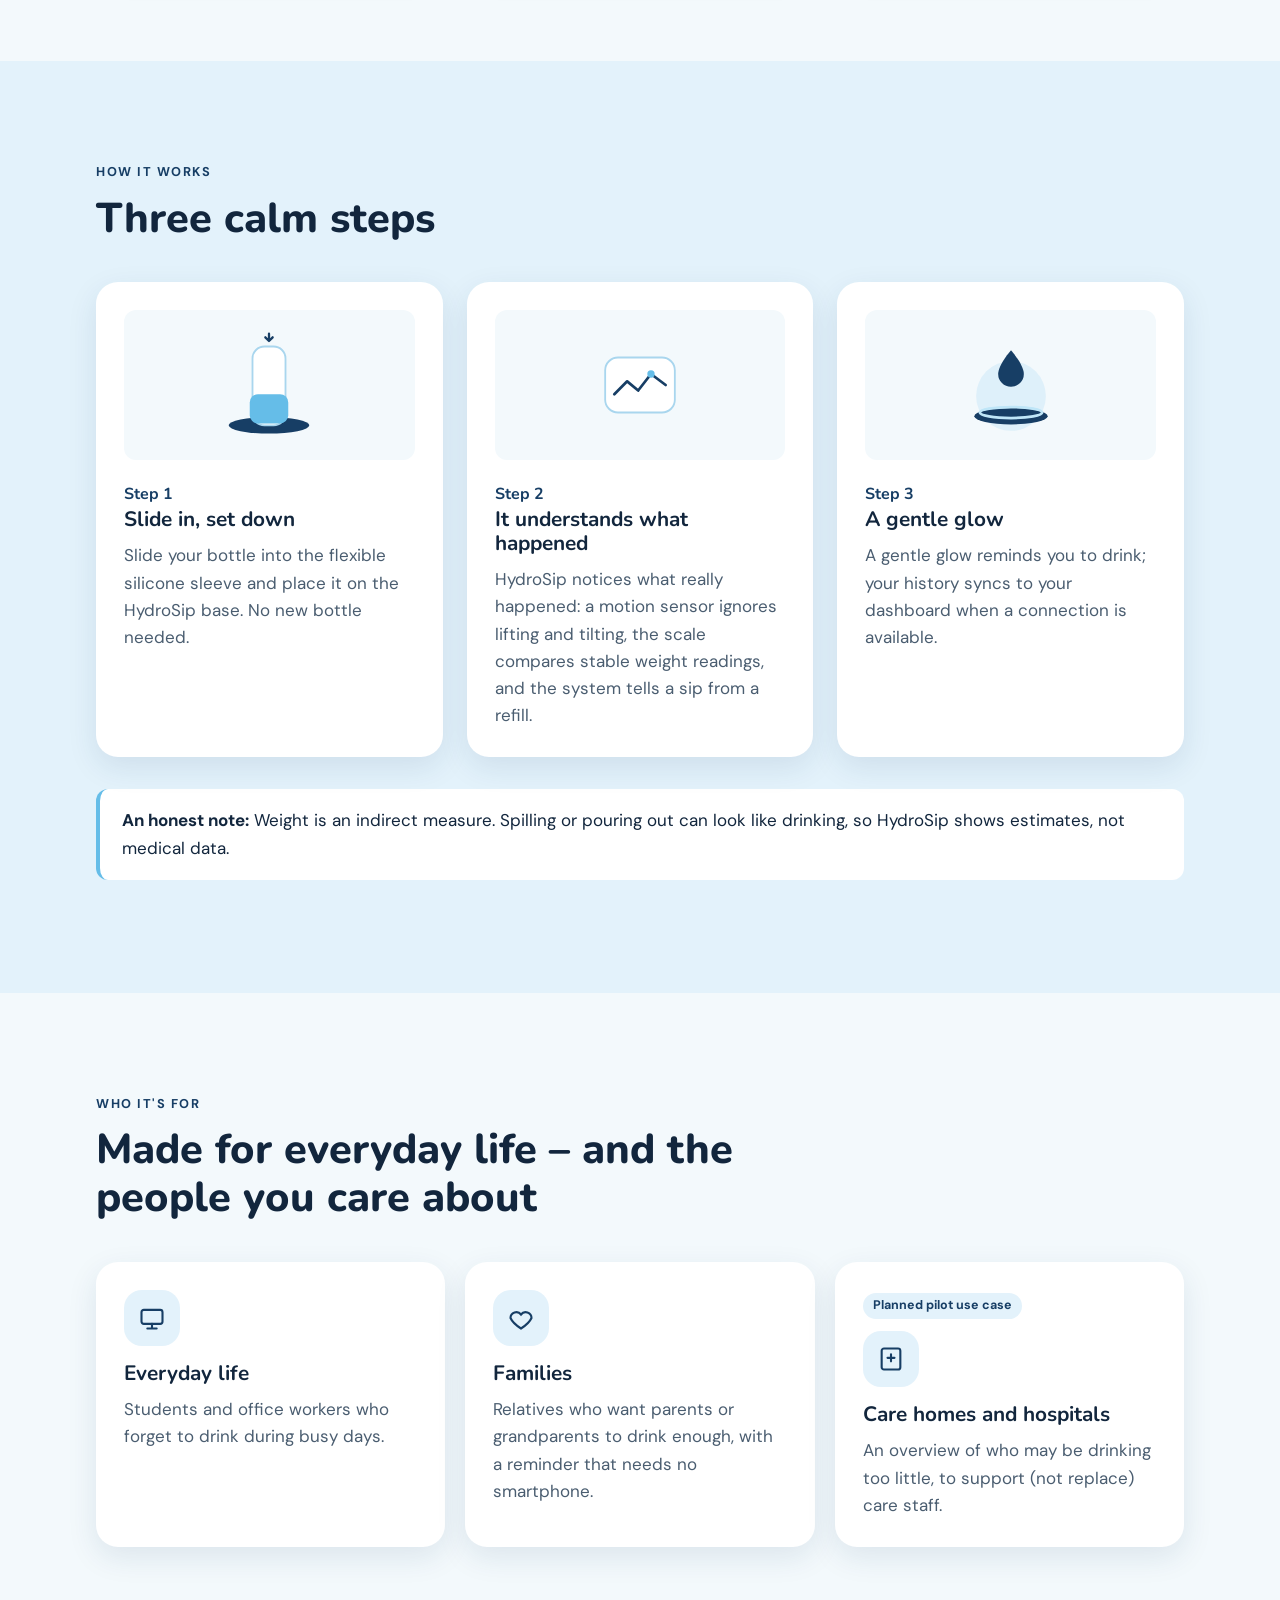
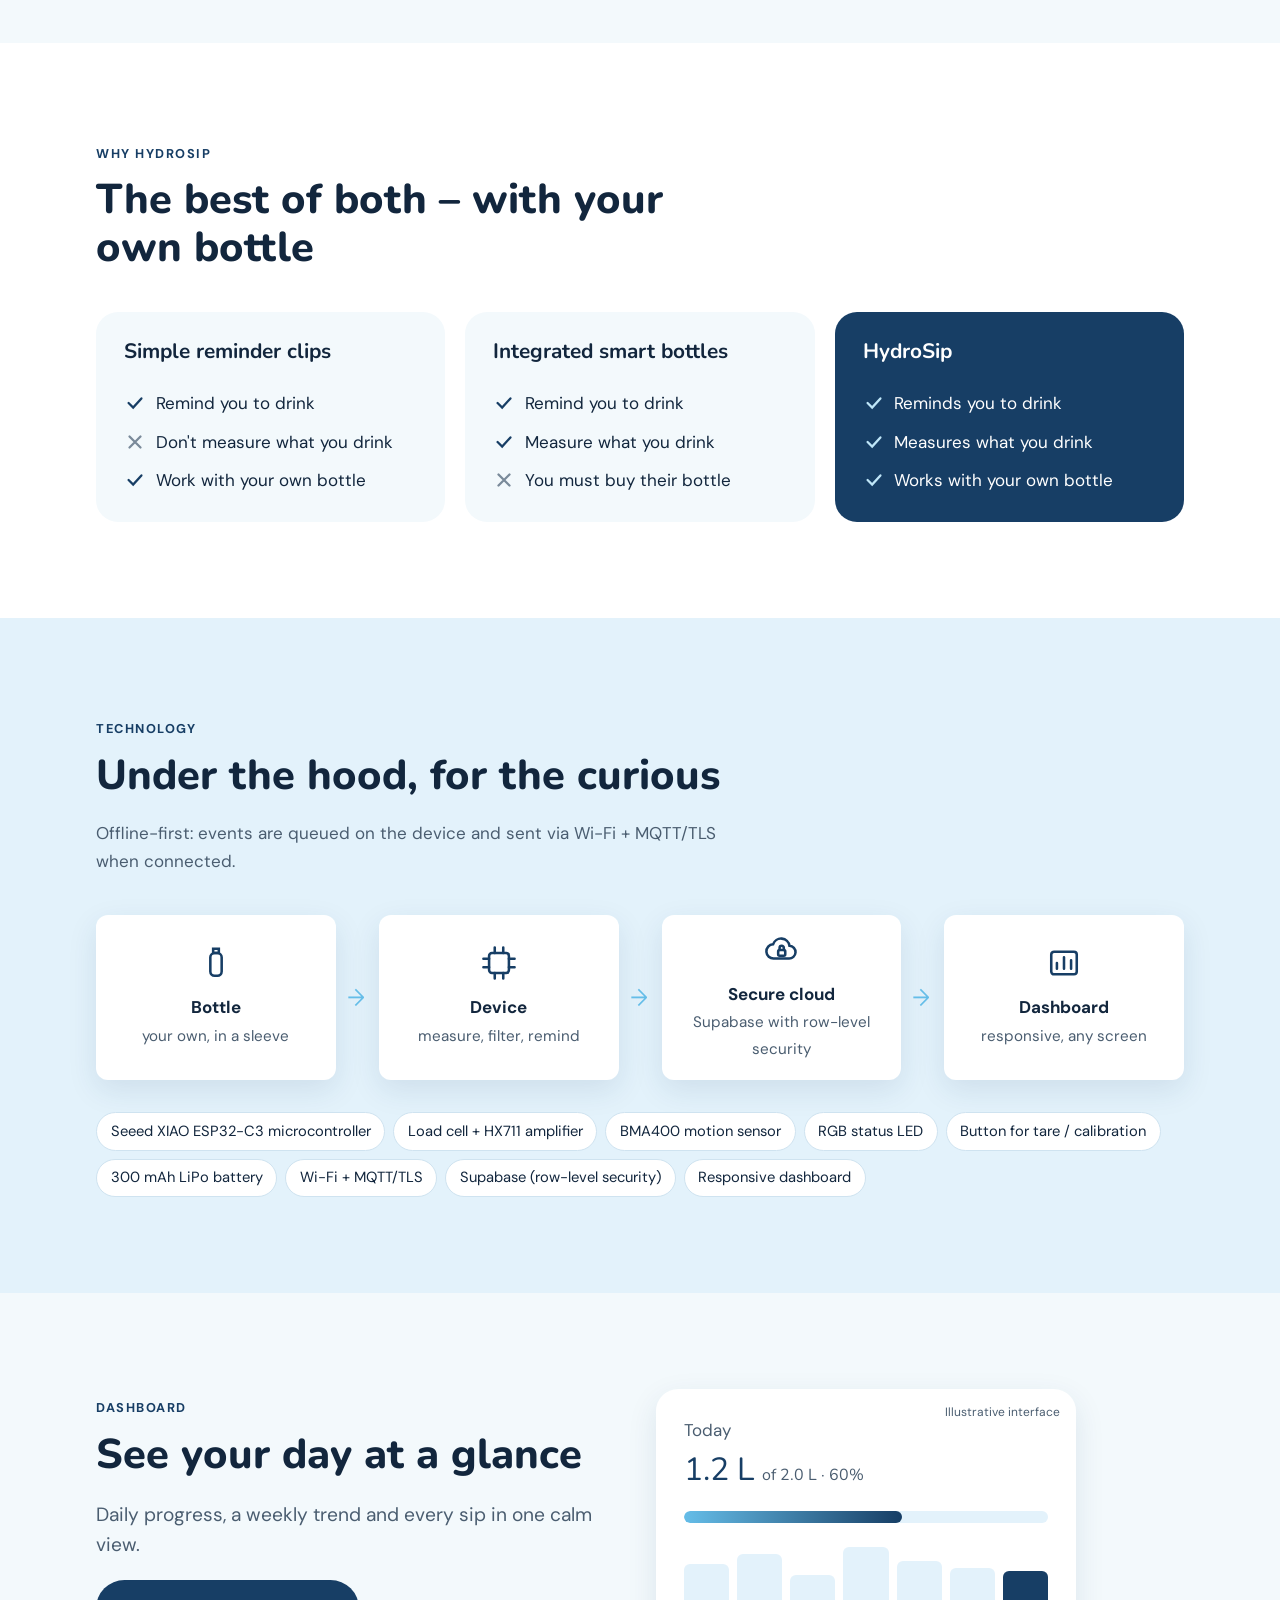
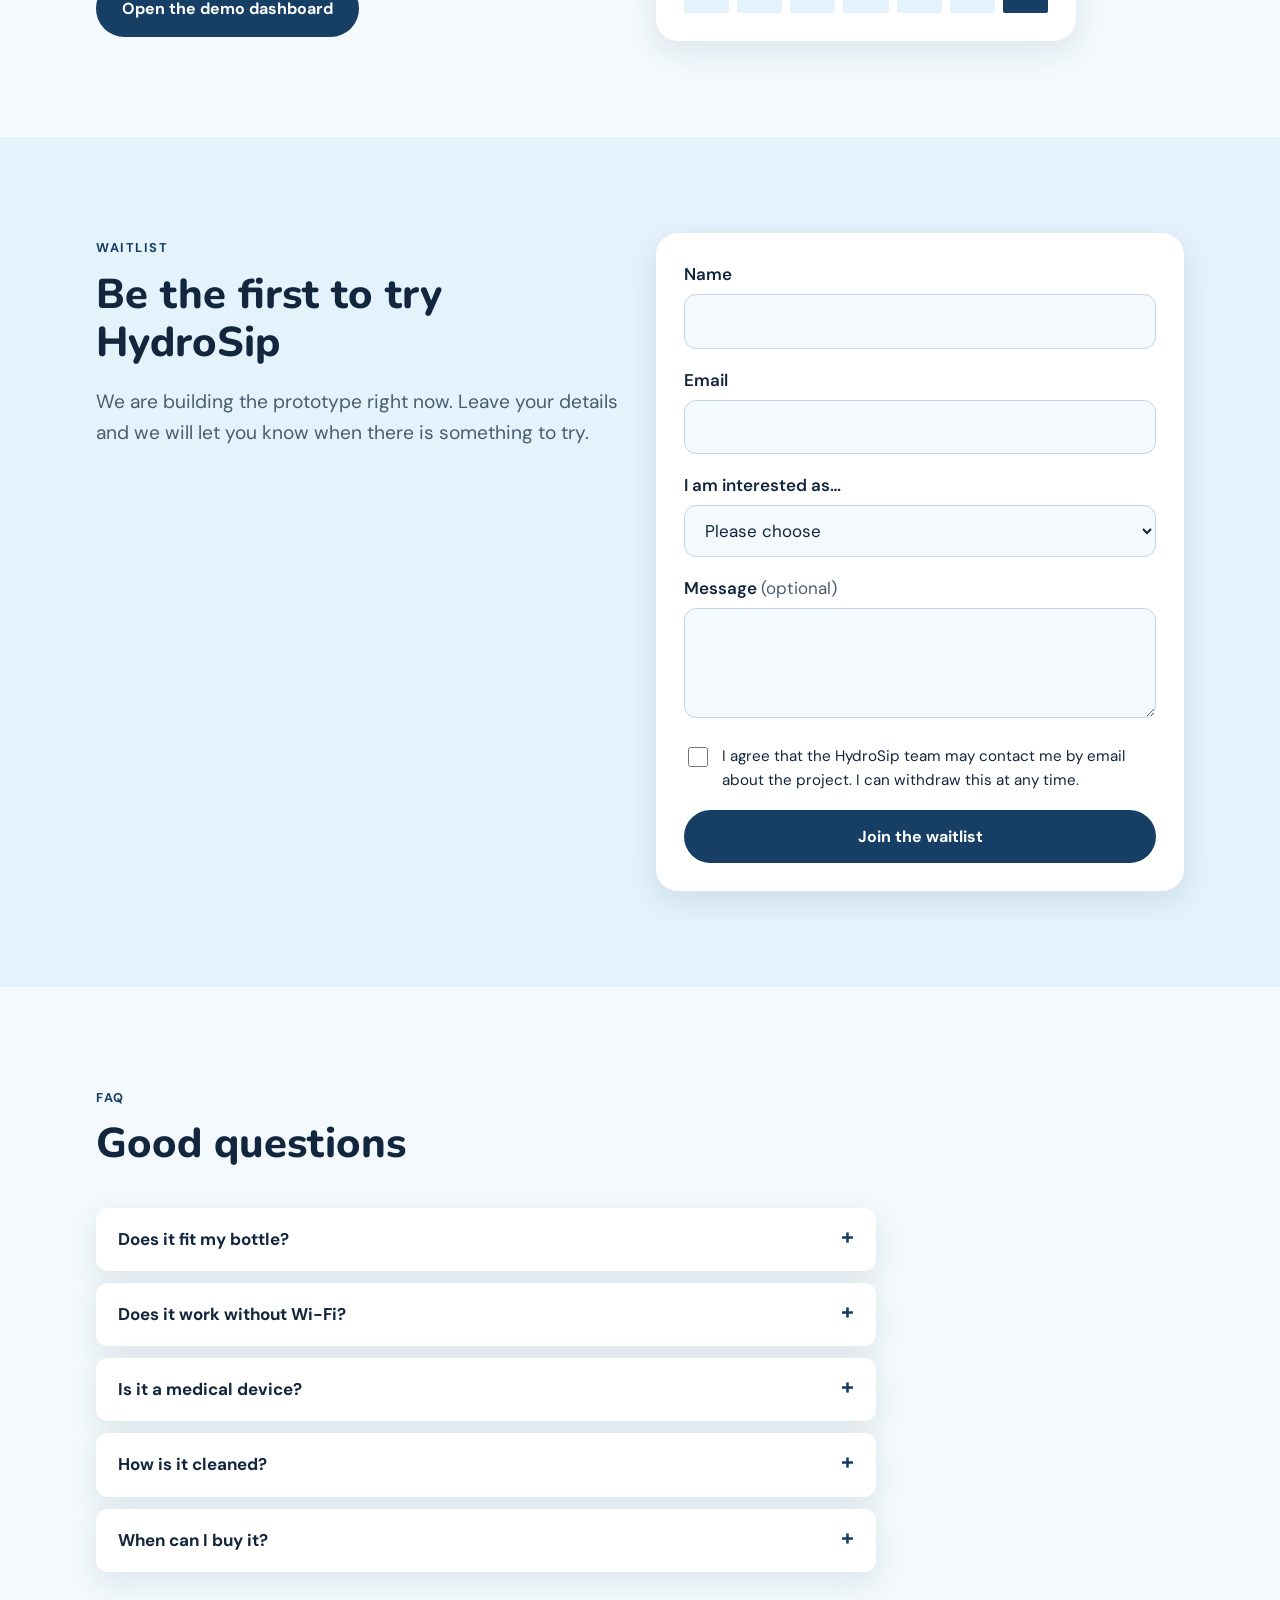
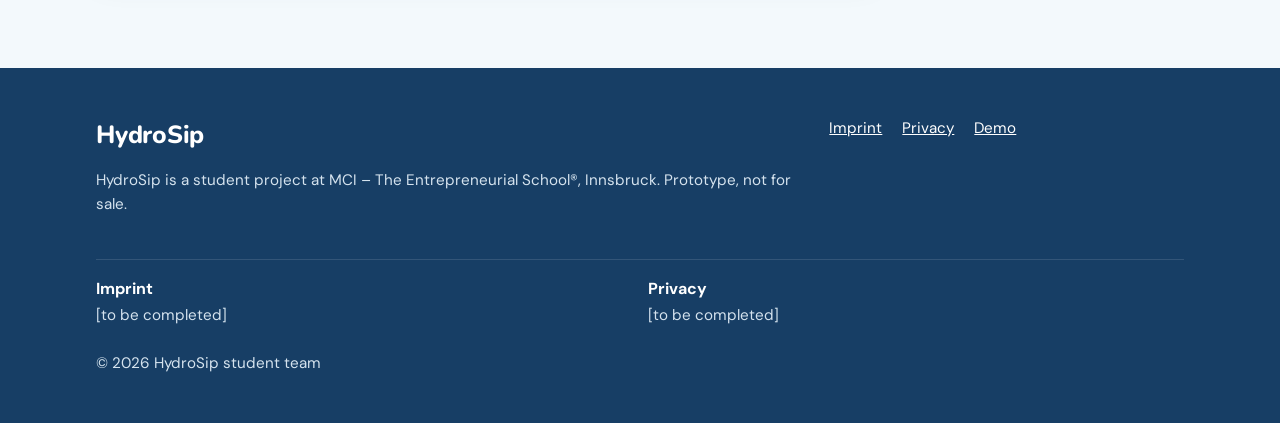
==== commit e95bc876: "colour update" ====
--- a/index.html
+++ b/index.html
@@ -3,17 +3,17 @@
 <head>
   <meta charset="utf-8">
   <meta name="viewport" content="width=device-width, initial-scale=1">
-  <title>HydroSip – Same bottle. Smarter routine.</title>
+  <title>HydroSip – Your bottle. Simply smart.</title>
   <meta name="description" content="HydroSip turns the bottle you already love into a smart hydration companion. A student prototype from MCI Innsbruck.">
-  <meta property="og:title" content="HydroSip – Same bottle. Smarter routine.">
+  <meta property="og:title" content="HydroSip – Your bottle. Simply smart.">
   <meta property="og:description" content="A smart base and sleeve that notices when you drink and gently reminds you when you don't.">
   <meta property="og:type" content="website">
-  <meta property="og:image" content="assets/img/hero-placeholder.svg">
-  <meta name="theme-color" content="#1F6E6C">
+  <meta property="og:image" content="assets/img/logo-hydrosip.jpg">
+  <meta name="theme-color" content="#173E65">
   <link rel="icon" href="assets/img/favicon.svg" type="image/svg+xml">
   <link rel="preconnect" href="https://fonts.googleapis.com">
   <link rel="preconnect" href="https://fonts.gstatic.com" crossorigin>
-  <link href="https://fonts.googleapis.com/css2?family=DM+Sans:wght@400;500;600;700&family=Fraunces:ital,wght@0,500;0,600;1,500&display=swap" rel="stylesheet">
+  <link href="https://fonts.googleapis.com/css2?family=DM+Sans:wght@400;500;600;700&family=Nunito:wght@700;800;900&display=swap" rel="stylesheet">
   <link rel="stylesheet" href="assets/css/style.css">
 </head>
 <body>
@@ -23,7 +23,7 @@
   <header class="site-header">
     <nav class="container nav" aria-label="Main">
       <a class="logo" href="#top" aria-label="HydroSip home">
-        <svg viewBox="0 0 64 64" aria-hidden="true"><path d="M32 4C32 4 12 28 12 41a20 20 0 0 0 40 0C52 28 32 4 32 4z" fill="#1F6E6C"/><path d="M24 42a9 9 0 0 0 8 9" fill="none" stroke="#DCEBE8" stroke-width="4" stroke-linecap="round"/></svg>
+        <svg viewBox="0 0 100 90" aria-hidden="true"><path d="M12.4 65.6A40 13 0 1 0 87.6 65.6" fill="none" stroke="#65BDE8" stroke-width="7" stroke-linecap="round"/><path d="M50 4C50 4 28 32 28 52a22 22 0 0 0 44 0C72 32 50 4 50 4z" fill="#65BDE8"/><path d="M59 36c6 9 6 17 1 24" fill="none" stroke="#fff" stroke-width="4.5" stroke-linecap="round"/></svg>
         HydroSip
       </a>
       <button class="nav-toggle" aria-expanded="false" aria-controls="nav-links" aria-label="Open menu">
@@ -45,7 +45,7 @@
       <div class="container hero-grid">
         <div>
           <span class="hero-label">Prototype in development · MCI Innsbruck 2026</span>
-          <h1>Same bottle.<br>Smarter routine.</h1>
+          <h1>Your bottle.<br>Simply smart.</h1>
           <p class="lead">HydroSip turns the bottle you already love into a smart hydration companion. It notices when you drink and gently reminds you when you don't.</p>
           <div class="hero-actions">
             <a class="btn btn--primary" href="#waitlist">Join the waitlist</a>
@@ -93,7 +93,7 @@
     </section>
 
     <!-- 5. How it works -->
-    <section class="section section--mint" id="how" aria-labelledby="how-title">
+    <section class="section section--tint" id="how" aria-labelledby="how-title">
       <div class="container">
         <div class="section-head">
           <span class="eyebrow">How it works</span>
@@ -101,24 +101,24 @@
         </div>
         <ol class="steps">
           <li class="step">
-            <div class="step-illu" style="background:var(--offwhite)">
-              <svg viewBox="0 0 120 120" aria-hidden="true"><ellipse cx="60" cy="104" rx="44" ry="9" fill="#1F6E6C"/><rect x="42" y="18" width="36" height="86" rx="13" fill="#fff" stroke="#9FC9C3" stroke-width="2"/><rect x="39" y="70" width="42" height="32" rx="9" fill="#E07A5F"/><path d="M60 4v8m0 0-4-4m4 4 4-4" stroke="#1F6E6C" stroke-width="2.5" fill="none" stroke-linecap="round"/></svg>
+            <div class="step-illu" style="background:var(--ice)">
+              <svg viewBox="0 0 120 120" aria-hidden="true"><ellipse cx="60" cy="104" rx="44" ry="9" fill="#173E65"/><rect x="42" y="18" width="36" height="86" rx="13" fill="#fff" stroke="#A9D6EE" stroke-width="2"/><rect x="39" y="70" width="42" height="32" rx="9" fill="#65BDE8"/><path d="M60 4v8m0 0-4-4m4 4 4-4" stroke="#173E65" stroke-width="2.5" fill="none" stroke-linecap="round"/></svg>
             </div>
             <span class="step-num">Step 1</span>
             <h3>Slide in, set down</h3>
             <p>Slide your bottle into the flexible silicone sleeve and place it on the HydroSip base. No new bottle needed.</p>
           </li>
           <li class="step">
-            <div class="step-illu" style="background:var(--offwhite)">
-              <svg viewBox="0 0 120 120" aria-hidden="true"><rect x="22" y="30" width="76" height="60" rx="14" fill="#fff" stroke="#9FC9C3" stroke-width="2"/><path d="M32 70l14-14 12 10 14-18 16 12" stroke="#1F6E6C" stroke-width="3" fill="none" stroke-linecap="round" stroke-linejoin="round"/><circle cx="72" cy="48" r="4" fill="#E07A5F"/></svg>
+            <div class="step-illu" style="background:var(--ice)">
+              <svg viewBox="0 0 120 120" aria-hidden="true"><rect x="22" y="30" width="76" height="60" rx="14" fill="#fff" stroke="#A9D6EE" stroke-width="2"/><path d="M32 70l14-14 12 10 14-18 16 12" stroke="#173E65" stroke-width="3" fill="none" stroke-linecap="round" stroke-linejoin="round"/><circle cx="72" cy="48" r="4" fill="#65BDE8"/></svg>
             </div>
             <span class="step-num">Step 2</span>
             <h3>It understands what happened</h3>
             <p>HydroSip notices what really happened: a motion sensor ignores lifting and tilting, the scale compares stable weight readings, and the system tells a sip from a refill.</p>
           </li>
           <li class="step">
-            <div class="step-illu" style="background:var(--offwhite)">
-              <svg viewBox="0 0 120 120" aria-hidden="true"><circle cx="60" cy="72" r="38" fill="#2E8C8A" opacity=".15"/><ellipse cx="60" cy="94" rx="40" ry="9" fill="#1F6E6C"/><ellipse cx="60" cy="90" rx="34" ry="6" fill="none" stroke="#7FE0D2" stroke-width="3"/><path d="M60 22s-14 16-14 26a14 14 0 0 0 28 0c0-10-14-26-14-26z" fill="#1F6E6C"/></svg>
+            <div class="step-illu" style="background:var(--ice)">
+              <svg viewBox="0 0 120 120" aria-hidden="true"><circle cx="60" cy="72" r="38" fill="#65BDE8" opacity=".15"/><ellipse cx="60" cy="94" rx="40" ry="9" fill="#173E65"/><ellipse cx="60" cy="90" rx="34" ry="6" fill="none" stroke="#BFE6F8" stroke-width="3"/><path d="M60 22s-14 16-14 26a14 14 0 0 0 28 0c0-10-14-26-14-26z" fill="#173E65"/></svg>
             </div>
             <span class="step-num">Step 3</span>
             <h3>A gentle glow</h3>
@@ -194,7 +194,7 @@
     </section>
 
     <!-- 8. Technology -->
-    <section class="section section--mint" id="technology" aria-labelledby="tech-title">
+    <section class="section section--tint" id="technology" aria-labelledby="tech-title">
       <div class="container">
         <div class="section-head">
           <span class="eyebrow">Technology</span>
@@ -258,7 +258,7 @@
     </section>
 
     <!-- 10. Waitlist -->
-    <section class="section section--mint" id="waitlist" aria-labelledby="waitlist-title">
+    <section class="section section--tint" id="waitlist" aria-labelledby="waitlist-title">
       <div class="container waitlist">
         <div>
           <span class="eyebrow">Waitlist</span>
--- a/assets/css/style.css
+++ b/assets/css/style.css
@@ -1,18 +1,18 @@
 /* HydroSip – base styles (mobile first) */
 :root {
-  --teal: #1F6E6C;
-  --aqua: #2E8C8A;
-  --mint: #DCEBE8;
-  --offwhite: #F6F4EF;
+  --blue-dark: #173E65;
+  --blue-light: #65BDE8;
+  --tint: #E3F2FB;
+  --ice: #F3F9FC;
   --white: #FFFFFF;
-  --text: #1F2A2E;
-  --muted: #4A5A5E;
-  --coral: #E07A5F;
+  --text: #12263D;
+  --muted: #4A5D70;
+  --accent: #65BDE8;
   --radius: 22px;
   --radius-sm: 12px;
-  --shadow: 0 10px 30px rgba(31, 110, 108, .10);
+  --shadow: 0 10px 30px rgba(23, 62, 101, .10);
   --max: 1120px;
-  --font-head: "Fraunces", Georgia, serif;
+  --font-head: "Nunito", "DM Sans", system-ui, sans-serif;
   --font-body: "DM Sans", system-ui, -apple-system, "Segoe UI", sans-serif;
 }
 
@@ -24,33 +24,33 @@
   font-size: 1.0625rem;
   line-height: 1.6;
   color: var(--text);
-  background: var(--offwhite);
+  background: var(--ice);
   overflow-x: hidden;
 }
 img, svg { max-width: 100%; height: auto; display: block; }
-a { color: var(--teal); }
-h1, h2, h3 { font-family: var(--font-head); font-weight: 600; line-height: 1.15; margin: 0 0 .5em; color: var(--text); }
-h1 { font-size: clamp(2.4rem, 7vw, 4.2rem); letter-spacing: -.01em; }
+a { color: var(--blue-dark); }
+h1, h2, h3 { font-family: var(--font-head); font-weight: 800; line-height: 1.15; margin: 0 0 .5em; color: var(--text); }
+h1 { font-size: clamp(2.4rem, 7vw, 4.2rem); letter-spacing: -.02em; color: var(--blue-dark); }
 h2 { font-size: clamp(1.8rem, 4.5vw, 2.6rem); }
-h3 { font-size: 1.3rem; }
+h3 { font-size: 1.3rem; font-weight: 700; }
 p { margin: 0 0 1em; }
 
-:focus-visible { outline: 3px solid var(--coral); outline-offset: 3px; border-radius: 6px; }
+:focus-visible { outline: 3px solid var(--blue-dark); outline-offset: 3px; border-radius: 6px; }
 
 .skip-link {
   position: absolute; left: -999px; top: 8px;
-  background: var(--teal); color: #fff; padding: .5rem 1rem; border-radius: 8px; z-index: 100;
+  background: var(--blue-dark); color: #fff; padding: .5rem 1rem; border-radius: 8px; z-index: 100;
 }
 .skip-link:focus { left: 8px; }
 
 .container { width: 100%; max-width: var(--max); margin: 0 auto; padding: 0 16px; }
 .section { padding: 72px 0; }
-.section--mint { background: var(--mint); }
+.section--tint { background: var(--tint); }
 .section--white { background: var(--white); }
 .section-head { max-width: 640px; margin-bottom: 40px; }
 .eyebrow {
   display: inline-block; font-size: .8rem; font-weight: 700; letter-spacing: .12em;
-  text-transform: uppercase; color: var(--teal); margin-bottom: .75rem;
+  text-transform: uppercase; color: var(--blue-dark); margin-bottom: .75rem;
 }
 .lead { font-size: 1.2rem; color: var(--muted); }
 
@@ -62,21 +62,21 @@
   font-family: inherit; transition: transform .15s ease, background .15s ease;
 }
 .btn:hover { transform: translateY(-1px); }
-.btn--primary { background: var(--teal); color: #fff; }
-.btn--primary:hover { background: #185856; }
-.btn--ghost { background: transparent; color: var(--teal); border-color: var(--teal); }
-.btn--ghost:hover { background: rgba(31, 110, 108, .08); }
+.btn--primary { background: var(--blue-dark); color: #fff; }
+.btn--primary:hover { background: #0F2C4A; }
+.btn--ghost { background: transparent; color: var(--blue-dark); border-color: var(--blue-dark); }
+.btn--ghost:hover { background: rgba(23, 62, 101, .08); }
 .btn--small { padding: .55rem 1.1rem; font-size: .95rem; }
 
 /* Header */
 .site-header {
   position: sticky; top: 0; z-index: 50;
-  background: rgba(246, 244, 239, .92); backdrop-filter: blur(10px);
-  border-bottom: 1px solid rgba(31, 110, 108, .08);
+  background: rgba(243, 249, 252, .92); backdrop-filter: blur(10px);
+  border-bottom: 1px solid rgba(23, 62, 101, .08);
 }
 .nav { display: flex; align-items: center; justify-content: space-between; height: 68px; }
-.logo { display: inline-flex; align-items: center; gap: .5rem; text-decoration: none; color: var(--text); font-family: var(--font-head); font-size: 1.4rem; font-weight: 600; }
-.logo svg { width: 26px; height: 26px; }
+.logo { display: inline-flex; align-items: center; gap: .55rem; text-decoration: none; color: var(--blue-dark); font-family: var(--font-head); font-size: 1.55rem; font-weight: 800; letter-spacing: -.01em; }
+.logo svg { width: 38px; height: 34px; }
 .nav-toggle {
   background: none; border: 0; padding: 8px; cursor: pointer; color: var(--text);
 }
@@ -84,25 +84,25 @@
 .nav-links {
   display: none; position: absolute; top: 68px; left: 0; right: 0;
   flex-direction: column; gap: 4px; padding: 12px 16px 20px;
-  background: var(--offwhite); border-bottom: 1px solid rgba(31, 110, 108, .1);
+  background: var(--ice); border-bottom: 1px solid rgba(23, 62, 101, .1);
   list-style: none; margin: 0;
 }
 .nav-links.is-open { display: flex; }
 .nav-links a:not(.btn) { display: block; padding: .6rem 0; text-decoration: none; color: var(--text); font-weight: 500; }
-.nav-links a:not(.btn):hover { color: var(--teal); }
+.nav-links a:not(.btn):hover { color: var(--blue-dark); }
 
 /* Hero */
 .hero { padding: 48px 0 72px; position: relative; overflow: hidden; }
 .hero::before {
   content: ""; position: absolute; width: 640px; height: 640px; border-radius: 50%;
-  background: radial-gradient(circle, rgba(46, 140, 138, .18), transparent 65%);
+  background: radial-gradient(circle, rgba(101, 189, 232, .25), transparent 65%);
   top: -220px; right: -220px; pointer-events: none;
 }
 .hero-grid { display: grid; grid-template-columns: minmax(0, 1fr); gap: 40px; align-items: center; position: relative; }
 .hero-grid > * { min-width: 0; }
 .hero-label {
-  display: inline-block; font-size: .85rem; color: var(--teal); background: var(--white);
-  padding: .35rem .9rem; border-radius: 999px; margin-bottom: 1.25rem; border: 1px solid var(--mint);
+  display: inline-block; font-size: .85rem; color: var(--blue-dark); background: var(--white);
+  padding: .35rem .9rem; border-radius: 999px; margin-bottom: 1.25rem; border: 1px solid var(--tint);
 }
 .hero p.lead { max-width: 34ch; }
 .hero-actions { display: flex; flex-wrap: wrap; gap: 12px; margin-top: 1.5rem; }
@@ -111,8 +111,8 @@
 /* Vision */
 .vision { text-align: center; }
 .vision blockquote {
-  margin: 0 auto; max-width: 820px; font-family: var(--font-head); font-style: italic;
-  font-size: clamp(1.4rem, 3.5vw, 2rem); line-height: 1.35; color: var(--teal);
+  margin: 0 auto; max-width: 820px; font-family: var(--font-head); font-weight: 700;
+  font-size: clamp(1.4rem, 3.5vw, 2rem); line-height: 1.35; color: var(--blue-dark);
 }
 
 /* Cards */
@@ -121,41 +121,41 @@
   background: var(--white); border-radius: var(--radius); padding: 28px;
   box-shadow: var(--shadow);
 }
-.section--white .card { background: var(--offwhite); box-shadow: none; }
+.section--white .card { background: var(--ice); box-shadow: none; }
 .card .icon {
-  width: 56px; height: 56px; border-radius: 18px; background: var(--mint);
-  display: grid; place-items: center; margin-bottom: 1rem; color: var(--teal);
+  width: 56px; height: 56px; border-radius: 18px; background: var(--tint);
+  display: grid; place-items: center; margin-bottom: 1rem; color: var(--blue-dark);
 }
 .card .icon svg { width: 28px; height: 28px; }
 .card p { color: var(--muted); margin: 0; }
 .tag {
-  display: inline-block; font-size: .78rem; font-weight: 700; color: #8A3A26;
-  background: #FBE7E1; padding: .2rem .65rem; border-radius: 999px; margin-bottom: .75rem;
+  display: inline-block; font-size: .78rem; font-weight: 700; color: #173E65;
+  background: #E3F2FB; padding: .2rem .65rem; border-radius: 999px; margin-bottom: .75rem;
 }
 
 /* Steps */
 .steps { display: grid; gap: 24px; counter-reset: step; list-style: none; padding: 0; margin: 0; }
 .step { background: var(--white); border-radius: var(--radius); padding: 28px; box-shadow: var(--shadow); }
-.step-illu { background: var(--mint); border-radius: var(--radius-sm); height: 150px; display: grid; place-items: center; margin-bottom: 1.25rem; }
+.step-illu { background: var(--tint); border-radius: var(--radius-sm); height: 150px; display: grid; place-items: center; margin-bottom: 1.25rem; }
 .step-illu svg { height: 110px; width: auto; }
-.step-num { font-family: var(--font-head); font-size: 1rem; color: var(--teal); font-weight: 700; }
+.step-num { font-family: var(--font-head); font-size: 1rem; color: var(--blue-dark); font-weight: 700; }
 .step p { color: var(--muted); margin: 0; }
 .note {
-  margin-top: 32px; padding: 18px 22px; border-left: 4px solid var(--coral);
+  margin-top: 32px; padding: 18px 22px; border-left: 4px solid var(--accent);
   background: var(--white); border-radius: var(--radius-sm); color: var(--text);
 }
 
 /* Comparison */
 .compare { display: grid; gap: 20px; }
 .compare .card { display: flex; flex-direction: column; }
-.compare .card--hero { background: var(--teal); color: #fff; }
+.compare .card--hero { background: var(--blue-dark); color: #fff; }
 .compare .card--hero h3, .compare .card--hero li { color: #fff; }
 .compare ul { list-style: none; padding: 0; margin: 1rem 0 0; display: grid; gap: .7rem; }
 .compare li { display: flex; gap: .6rem; align-items: flex-start; color: var(--text); }
 .compare li svg { flex: none; width: 22px; height: 22px; margin-top: 2px; }
-.yes { color: var(--teal); }
-.no { color: #A6503A; }
-.card--hero .yes { color: #BFF5EC; }
+.yes { color: var(--blue-dark); }
+.no { color: #7A8A9A; }
+.card--hero .yes { color: #BFE6F8; }
 
 /* Tech flow */
 .flow { display: grid; gap: 12px; margin-bottom: 32px; }
@@ -163,12 +163,12 @@
   background: var(--white); border-radius: var(--radius-sm); padding: 18px 20px;
   display: flex; gap: 14px; align-items: center; box-shadow: var(--shadow);
 }
-.flow-item svg { width: 34px; height: 34px; flex: none; color: var(--teal); }
+.flow-item svg { width: 34px; height: 34px; flex: none; color: var(--blue-dark); }
 .flow-item strong { display: block; }
 .flow-item span { color: var(--muted); font-size: .95rem; }
-.flow-arrow { text-align: center; color: var(--aqua); font-size: 1.4rem; line-height: 1; }
+.flow-arrow { text-align: center; color: var(--blue-light); font-size: 1.4rem; line-height: 1; }
 .tech-list { display: flex; flex-wrap: wrap; gap: 8px; list-style: none; padding: 0; margin: 0; }
-.tech-list li { background: var(--white); border: 1px solid #C9DFDB; padding: .4rem .85rem; border-radius: 999px; font-size: .92rem; }
+.tech-list li { background: var(--white); border: 1px solid #CFE3F0; padding: .4rem .85rem; border-radius: 999px; font-size: .92rem; }
 
 /* Dashboard teaser */
 .teaser { display: grid; gap: 32px; align-items: center; }
@@ -178,12 +178,12 @@
 }
 .mock-label { position: absolute; top: 14px; right: 16px; font-size: .75rem; color: var(--muted); }
 .mock-row { display: flex; align-items: center; gap: 20px; }
-.mock-big { font-family: var(--font-head); font-size: 2rem; color: var(--teal); }
-.bar { height: 12px; border-radius: 999px; background: var(--mint); overflow: hidden; margin-top: 16px; }
-.bar > span { display: block; height: 100%; background: linear-gradient(90deg, var(--aqua), var(--teal)); border-radius: inherit; }
+.mock-big { font-family: var(--font-head); font-size: 2rem; color: var(--blue-dark); }
+.bar { height: 12px; border-radius: 999px; background: var(--tint); overflow: hidden; margin-top: 16px; }
+.bar > span { display: block; height: 100%; background: linear-gradient(90deg, var(--blue-light), var(--blue-dark)); border-radius: inherit; }
 .mini-bars { display: flex; align-items: flex-end; gap: 8px; height: 70px; margin-top: 20px; }
-.mini-bars span { flex: 1; background: var(--mint); border-radius: 6px 6px 2px 2px; }
-.mini-bars span.today { background: var(--teal); }
+.mini-bars span { flex: 1; background: var(--tint); border-radius: 6px 6px 2px 2px; }
+.mini-bars span.today { background: var(--blue-dark); }
 
 /* Form */
 .waitlist { display: grid; gap: 32px; }
@@ -191,12 +191,12 @@
 .field label { display: block; font-weight: 600; margin-bottom: .35rem; }
 .field input, .field select, .field textarea {
   width: 100%; font: inherit; color: var(--text); padding: .8rem 1rem;
-  border: 1.5px solid #B8CFCB; border-radius: var(--radius-sm); background: var(--offwhite);
+  border: 1.5px solid #BFD6E6; border-radius: var(--radius-sm); background: var(--ice);
 }
 .field textarea { min-height: 110px; resize: vertical; }
-.field input:focus-visible, .field select:focus-visible, .field textarea:focus-visible { border-color: var(--teal); }
+.field input:focus-visible, .field select:focus-visible, .field textarea:focus-visible { border-color: var(--blue-dark); }
 .check { display: flex; gap: .7rem; align-items: flex-start; font-size: .95rem; }
-.check input { width: 20px; height: 20px; margin-top: 3px; accent-color: var(--teal); flex: none; }
+.check input { width: 20px; height: 20px; margin-top: 3px; accent-color: var(--blue-dark); flex: none; }
 .hidden { position: absolute; left: -9999px; }
 .optional { font-weight: 400; color: var(--muted); }
 
@@ -208,13 +208,14 @@
   display: flex; justify-content: space-between; gap: 1rem;
 }
 .faq summary::-webkit-details-marker { display: none; }
-.faq summary::after { content: "+"; font-size: 1.4rem; line-height: 1; color: var(--teal); }
+.faq summary::after { content: "+"; font-size: 1.4rem; line-height: 1; color: var(--blue-dark); }
 .faq details[open] summary::after { content: "–"; }
 .faq details p { color: var(--muted); padding-bottom: 18px; margin: 0; }
 
 /* Footer */
-.site-footer { background: var(--text); color: #D6DEDF; padding: 48px 0 32px; font-size: .95rem; }
+.site-footer { background: var(--blue-dark); color: #D5E3EE; padding: 48px 0 32px; font-size: .95rem; }
 .site-footer a { color: #fff; }
+.site-footer :focus-visible { outline-color: var(--blue-light); }
 .footer-grid { display: grid; gap: 24px; }
 .site-footer .logo { color: #fff; }
 .footer-links { display: flex; gap: 20px; list-style: none; padding: 0; margin: 0; }
@@ -228,7 +229,7 @@
 
 /* Dashboard page */
 .demo-banner {
-  background: #FBE7E1; color: #6E2C1C; text-align: center; padding: .7rem 16px; font-weight: 600; font-size: .95rem;
+  background: #E3F2FB; color: #173E65; text-align: center; padding: .7rem 16px; font-weight: 600; font-size: .95rem;
 }
 .dash { padding: 40px 0 72px; }
 .dash-grid { display: grid; gap: 20px; }
@@ -236,26 +237,26 @@
 .ring-wrap { display: flex; align-items: center; gap: 24px; flex-wrap: wrap; }
 .ring { width: 150px; height: 150px; flex: none; }
 .ring circle { fill: none; stroke-width: 14; }
-.ring .track { stroke: var(--mint); }
-.ring .value { stroke: var(--teal); stroke-linecap: round; transform: rotate(-90deg); transform-origin: 50% 50%; transition: stroke-dashoffset .5s ease; }
-.ring text { font-family: var(--font-head); font-size: 26px; fill: var(--text); }
-.stat-big { font-family: var(--font-head); font-size: 2rem; color: var(--teal); margin: 0; }
+.ring .track { stroke: var(--tint); }
+.ring .value { stroke: var(--blue-dark); stroke-linecap: round; transform: rotate(-90deg); transform-origin: 50% 50%; transition: stroke-dashoffset .5s ease; }
+.ring text { font-family: var(--font-head); font-weight: 800; font-size: 26px; fill: var(--text); }
+.stat-big { font-family: var(--font-head); font-size: 2rem; color: var(--blue-dark); margin: 0; }
 .muted { color: var(--muted); }
 .events { list-style: none; padding: 0; margin: 0; display: grid; gap: 8px; }
 .events li {
   display: flex; align-items: center; justify-content: space-between; gap: 12px;
-  background: var(--offwhite); border-radius: var(--radius-sm); padding: .7rem 1rem;
+  background: var(--ice); border-radius: var(--radius-sm); padding: .7rem 1rem;
 }
 .events .time { font-weight: 700; min-width: 3.5rem; }
 .events .amount { flex: 1; color: var(--muted); }
 .btn-remove {
-  background: none; border: 1.5px solid #C9DFDB; color: #8A3A26; border-radius: 999px;
+  background: none; border: 1.5px solid #CFE3F0; color: #173E65; border-radius: 999px;
   padding: .3rem .8rem; font: inherit; font-size: .88rem; cursor: pointer;
 }
-.btn-remove:hover { background: #FBE7E1; border-color: #E9B7A9; }
+.btn-remove:hover { background: #E3F2FB; border-color: #A9D6EE; }
 .chart-box { position: relative; height: 260px; }
 .settings { display: grid; gap: 16px; }
-.saved-msg { color: var(--teal); font-weight: 600; min-height: 1.5em; margin: 0; }
+.saved-msg { color: var(--blue-dark); font-weight: 600; min-height: 1.5em; margin: 0; }
 
 /* Breakpoints */
 @media (min-width: 768px) {
